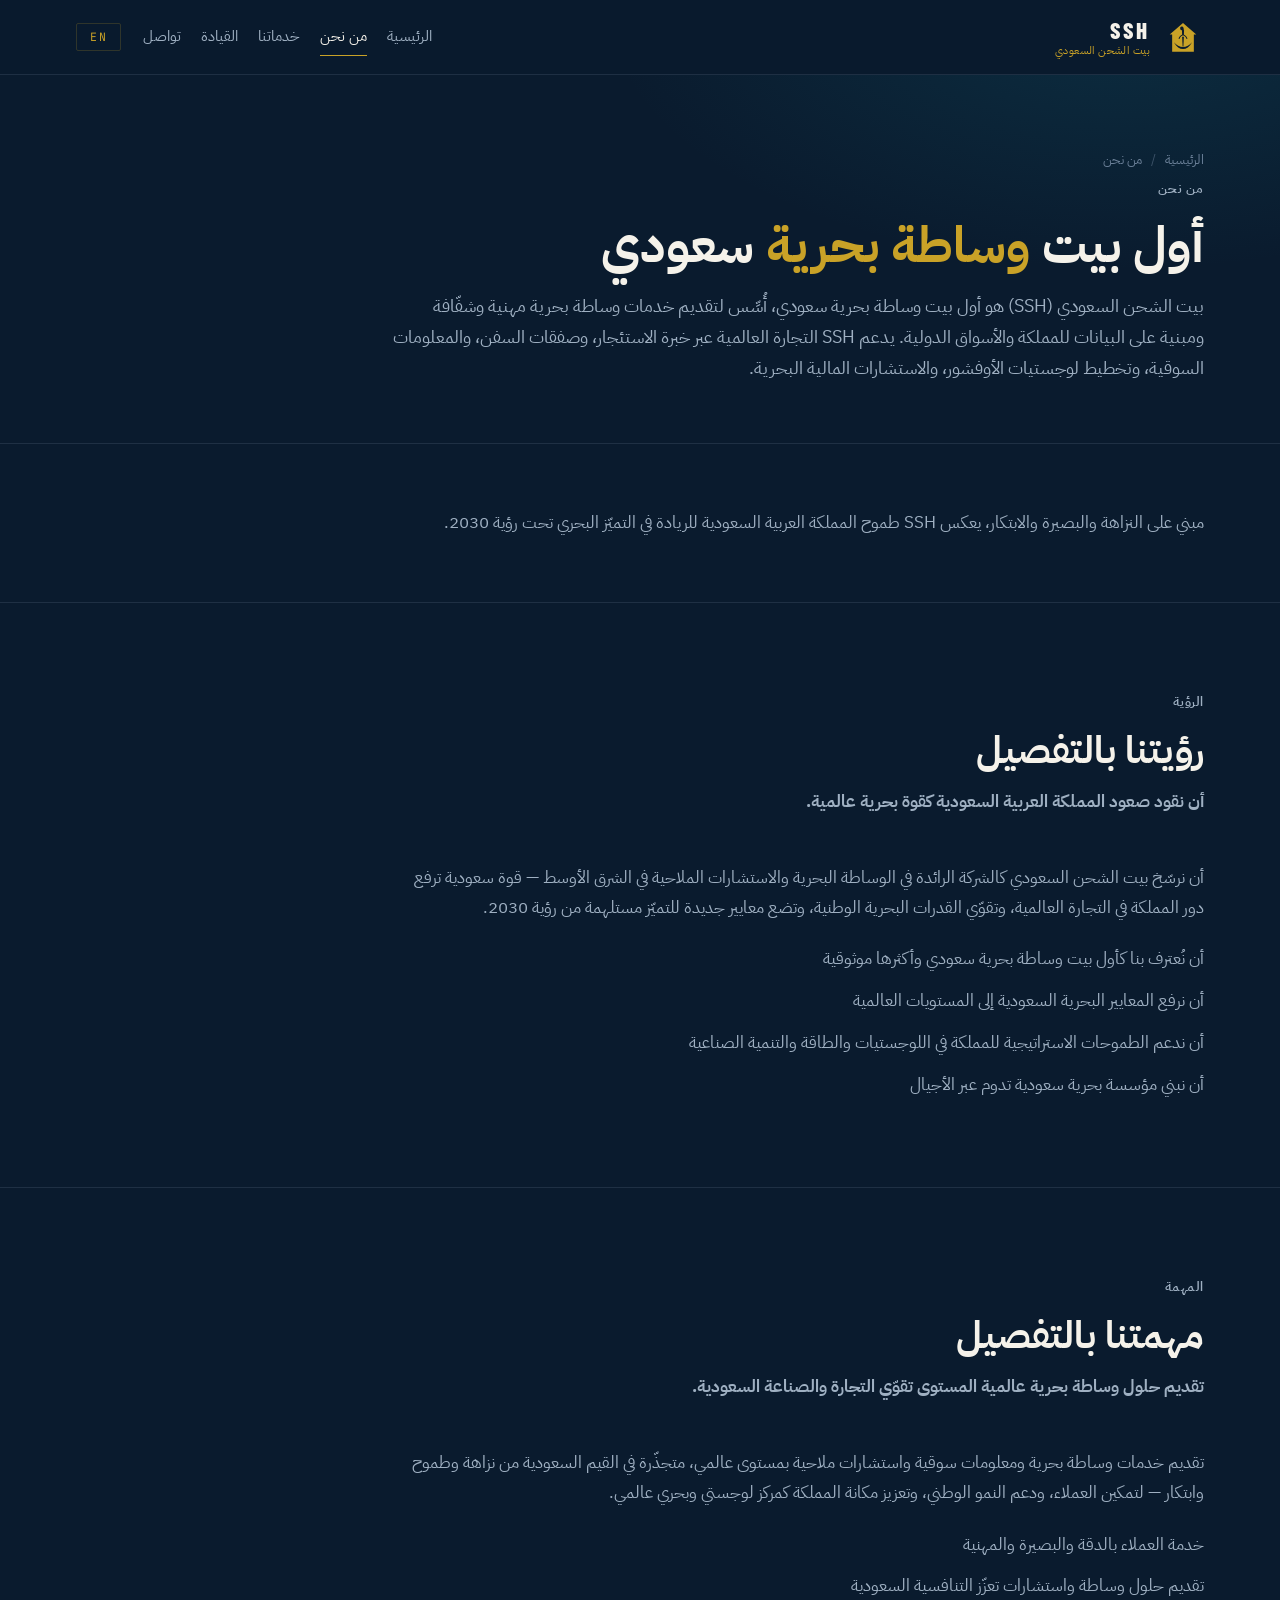
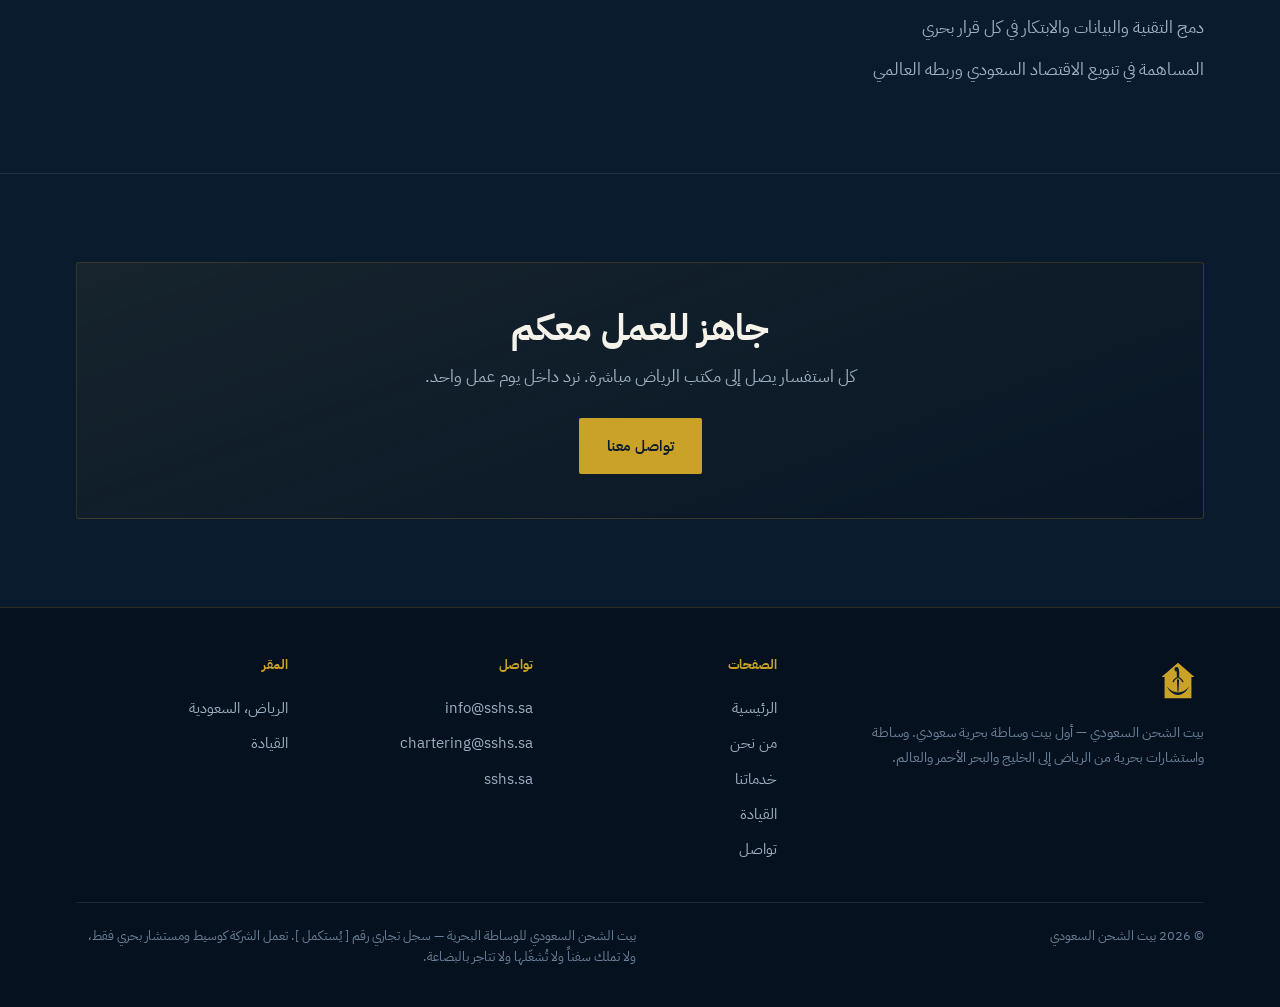
==== about.html @ ae990a60 "New identity: sword-in-house logo + full site (about/services/leadership/contact) - New mark: brass " ====
<!DOCTYPE html>
<html lang="ar" dir="rtl" data-title-en="About | Saudi Shipping House">
<head>
<meta charset="utf-8">
<meta name="viewport" content="width=device-width, initial-scale=1">
<title>من نحن | بيت الشحن السعودي</title>
<meta name="description" content="بيت الشحن السعودي — أول بيت وساطة بحرية سعودي. الرؤية والمهمة والهوية.">
<!-- TEMP DEPLOY ONLY: remove when the site moves to sshs.sa -->
<meta name="robots" content="noindex,nofollow">
<meta property="og:title" content="من نحن | بيت الشحن السعودي">
<meta property="og:description" content="بيت الشحن السعودي — أول بيت وساطة بحرية سعودي. الرؤية والمهمة والهوية.">
<meta property="og:image" content="assets/img/og-image.png">
<meta property="og:type" content="website">
<link rel="canonical" href="https://sshs.sa/about.html">
<link rel="icon" href="assets/img/favicon.ico">
<link rel="apple-touch-icon" href="assets/img/apple-touch-icon.png">
<link rel="stylesheet" href="assets/site.css">
</head>
<body>
<header>
  <div class="wrap nav">
    <a class="brand" href="index.html">
      <img src="assets/img/logo.svg" alt="Saudi Shipping House">
      <span class="txt">
        <span class="n">SSH</span>
        <span class="s" data-ar="بيت الشحن السعودي" data-en="Saudi Shipping House">بيت الشحن السعودي</span>
      </span>
    </a>
    <button class="burger" aria-label="القائمة" onclick="document.querySelector('nav.links').classList.toggle('open')">☰</button>
    <nav class="links">
      <a href="index.html" data-ar="الرئيسية" data-en="Home">الرئيسية</a>
      <a href="about.html" data-ar="من نحن" data-en="About" aria-current="page">من نحن</a>
      <a href="services.html" data-ar="خدماتنا" data-en="Services">خدماتنا</a>
      <a href="leadership.html" data-ar="القيادة" data-en="Leadership">القيادة</a>
      <a href="contact.html" data-ar="تواصل" data-en="Contact">تواصل</a>
    </nav>
    <button class="lang" id="langbtn">EN</button>
  </div>
</header>
<main>
<section class="phero">
  <div class="wrap">
      <div class="crumb"><a href="index.html" data-ar="الرئيسية" data-en="Home">الرئيسية</a><span class="sep">/</span><span data-ar="من نحن" data-en="About">من نحن</span></div>
    <p class="eyebrow" data-ar="من نحن" data-en="About us">من نحن</p>
    <h1 data-ar="أول بيت <span class='em'>وساطة بحرية</span> سعودي" data-en="The First Saudi <span class='em'>Shipbroking</span> House">أول بيت <span class='em'>وساطة بحرية</span> سعودي</h1>
    <p data-ar="بيت الشحن السعودي (SSH) هو أول بيت وساطة بحرية سعودي، أُسِّس لتقديم خدمات وساطة بحرية مهنية وشفّافة ومبنية على البيانات للمملكة والأسواق الدولية. يدعم SSH التجارة العالمية عبر خبرة الاستئجار، وصفقات السفن، والمعلومات السوقية، وتخطيط لوجستيات الأوفشور، والاستشارات المالية البحرية." data-en="Saudi Shipping House (SSH) is the first Saudi shipbroking house, established to provide professional, transparent and data-driven maritime brokerage services to the Kingdom and international markets. SSH supports global trade through chartering expertise, vessel transactions, market intelligence, offshore logistics planning and maritime financial advisory.">بيت الشحن السعودي (SSH) هو أول بيت وساطة بحرية سعودي، أُسِّس لتقديم خدمات وساطة بحرية مهنية وشفّافة ومبنية على البيانات للمملكة والأسواق الدولية. يدعم SSH التجارة العالمية عبر خبرة الاستئجار، وصفقات السفن، والمعلومات السوقية، وتخطيط لوجستيات الأوفشور، والاستشارات المالية البحرية.</p>
  </div>
</section>

<section class="pad-sm">
  <div class="wrap">
    <div class="prose" style="max-width:90ch">
      <p data-ar="مبني على النزاهة والبصيرة والابتكار، يعكس SSH طموح المملكة العربية السعودية للريادة في التميّز البحري تحت رؤية 2030." data-en="Built on integrity, insight and innovation, SSH reflects Saudi Arabia's ambition to lead in maritime excellence under Vision 2030.">مبني على النزاهة والبصيرة والابتكار، يعكس SSH طموح المملكة العربية السعودية للريادة في التميّز البحري تحت رؤية 2030.</p>
    </div>
  </div>
</section>

<section class="pad">
  <div class="wrap">
    <div class="head">
      <p class="eyebrow" data-ar="الرؤية" data-en="Vision">الرؤية</p>
      <h2 data-ar="رؤيتنا بالتفصيل" data-en="Our Vision in detail">رؤيتنا بالتفصيل</h2>
      <p data-ar="أن نقود صعود المملكة العربية السعودية كقوة بحرية عالمية." data-en="To lead Saudi Arabia's rise as a global maritime powerhouse."><strong>أن نقود صعود المملكة العربية السعودية كقوة بحرية عالمية.</strong></p>
    </div>
    <div class="prose">
      <p data-ar="أن نرسّخ بيت الشحن السعودي كالشركة الرائدة في الوساطة البحرية والاستشارات الملاحية في الشرق الأوسط — قوة سعودية ترفع دور المملكة في التجارة العالمية، وتقوّي القدرات البحرية الوطنية، وتضع معايير جديدة للتميّز مستلهمة من رؤية 2030." data-en="To establish Saudi Shipping House as the leading shipbroking and maritime advisory firm in the Middle East — a Saudi powerhouse that elevates the Kingdom's role in global trade, strengthens national maritime capabilities, and sets new standards of excellence inspired by Vision 2030.">أن نرسّخ بيت الشحن السعودي كالشركة الرائدة في الوساطة البحرية والاستشارات الملاحية في الشرق الأوسط — قوة سعودية ترفع دور المملكة في التجارة العالمية، وتقوّي القدرات البحرية الوطنية، وتضع معايير جديدة للتميّز مستلهمة من رؤية 2030.</p>
      <ul style="list-style:none;margin-top:22px;display:flex;flex-direction:column;gap:12px">
          <li data-ar="أن نُعترف بنا كأول بيت وساطة بحرية سعودي وأكثرها موثوقية" data-en="To be recognised as the first and most trusted Saudi shipbroking house">أن نُعترف بنا كأول بيت وساطة بحرية سعودي وأكثرها موثوقية</li>
          <li data-ar="أن نرفع المعايير البحرية السعودية إلى المستويات العالمية" data-en="To elevate Saudi maritime standards to global benchmarks">أن نرفع المعايير البحرية السعودية إلى المستويات العالمية</li>
          <li data-ar="أن ندعم الطموحات الاستراتيجية للمملكة في اللوجستيات والطاقة والتنمية الصناعية" data-en="To support the Kingdom's strategic ambitions in logistics, energy and industrial development">أن ندعم الطموحات الاستراتيجية للمملكة في اللوجستيات والطاقة والتنمية الصناعية</li>
          <li data-ar="أن نبني مؤسسة بحرية سعودية تدوم عبر الأجيال" data-en="To build a Saudi maritime institution that lasts for generations">أن نبني مؤسسة بحرية سعودية تدوم عبر الأجيال</li>
      </ul>
    </div>
  </div>
</section>

<section class="pad">
  <div class="wrap">
    <div class="head">
      <p class="eyebrow" data-ar="المهمة" data-en="Mission">المهمة</p>
      <h2 data-ar="مهمتنا بالتفصيل" data-en="Our Mission in detail">مهمتنا بالتفصيل</h2>
      <p data-ar="تقديم حلول وساطة بحرية عالمية المستوى تقوّي التجارة والصناعة السعودية." data-en="To provide world-class shipbroking solutions that strengthen Saudi trade and industry."><strong>تقديم حلول وساطة بحرية عالمية المستوى تقوّي التجارة والصناعة السعودية.</strong></p>
    </div>
    <div class="prose">
      <p data-ar="تقديم خدمات وساطة بحرية ومعلومات سوقية واستشارات ملاحية بمستوى عالمي، متجذّرة في القيم السعودية من نزاهة وطموح وابتكار — لتمكين العملاء، ودعم النمو الوطني، وتعزيز مكانة المملكة كمركز لوجستي وبحري عالمي." data-en="To deliver world-class shipbroking, market intelligence and maritime advisory services rooted in Saudi values of integrity, ambition and innovation — empowering clients, supporting national growth, and advancing Saudi Arabia's position as a global logistics and maritime hub.">تقديم خدمات وساطة بحرية ومعلومات سوقية واستشارات ملاحية بمستوى عالمي، متجذّرة في القيم السعودية من نزاهة وطموح وابتكار — لتمكين العملاء، ودعم النمو الوطني، وتعزيز مكانة المملكة كمركز لوجستي وبحري عالمي.</p>
      <ul style="list-style:none;margin-top:22px;display:flex;flex-direction:column;gap:12px">
          <li data-ar="خدمة العملاء بالدقة والبصيرة والمهنية" data-en="To serve clients with accuracy, insight and professionalism">خدمة العملاء بالدقة والبصيرة والمهنية</li>
          <li data-ar="تقديم حلول وساطة واستشارات تعزّز التنافسية السعودية" data-en="To deliver brokerage and advisory solutions that enhance Saudi competitiveness">تقديم حلول وساطة واستشارات تعزّز التنافسية السعودية</li>
          <li data-ar="دمج التقنية والبيانات والابتكار في كل قرار بحري" data-en="To integrate technology, data and innovation into every maritime decision">دمج التقنية والبيانات والابتكار في كل قرار بحري</li>
          <li data-ar="المساهمة في تنويع الاقتصاد السعودي وربطه العالمي" data-en="To contribute to the Kingdom's economic diversification and global connectivity">المساهمة في تنويع الاقتصاد السعودي وربطه العالمي</li>
      </ul>
    </div>
  </div>
</section>

<section class="pad">
  <div class="wrap">
    <div class="band">
      <h2 data-ar="جاهز للعمل معكم" data-en="Ready to work with you">جاهز للعمل معكم</h2>
      <p data-ar="كل استفسار يصل إلى مكتب الرياض مباشرة. نرد داخل يوم عمل واحد." data-en="Every enquiry lands at the Riyadh office directly. We reply within one working day.">كل استفسار يصل إلى مكتب الرياض مباشرة. نرد داخل يوم عمل واحد.</p>
      <a class="btn btn-p" href="contact.html" data-ar="تواصل معنا" data-en="Contact us">تواصل معنا</a>
    </div>
  </div>
</section>
</main>

<footer>
  <div class="wrap">
    <div class="fgrid">
      <div>
        <img src="assets/img/logo.svg" alt="Saudi Shipping House">
        <p data-ar="بيت الشحن السعودي — أول بيت وساطة بحرية سعودي. وساطة واستشارات بحرية من الرياض إلى الخليج والبحر الأحمر والعالم." data-en="Saudi Shipping House — the first Saudi shipbroking house. Maritime brokerage and advisory from Riyadh across the Gulf, the Red Sea and beyond.">بيت الشحن السعودي — أول بيت وساطة بحرية سعودي. وساطة واستشارات بحرية من الرياض إلى الخليج والبحر الأحمر والعالم.</p>
      </div>
      <div class="fcol">
        <h5 data-ar="الصفحات" data-en="Site">الصفحات</h5>
        <a href="index.html" data-ar="الرئيسية" data-en="Home">الرئيسية</a>
        <a href="about.html" data-ar="من نحن" data-en="About">من نحن</a>
        <a href="services.html" data-ar="خدماتنا" data-en="Services">خدماتنا</a>
        <a href="leadership.html" data-ar="القيادة" data-en="Leadership">القيادة</a>
        <a href="contact.html" data-ar="تواصل" data-en="Contact">تواصل</a>
      </div>
      <div class="fcol">
        <h5 data-ar="تواصل" data-en="Contact">تواصل</h5>
        <a href="mailto:info@sshs.sa">info@sshs.sa</a>
        <a href="mailto:chartering@sshs.sa">chartering@sshs.sa</a>
        <a href="https://sshs.sa">sshs.sa</a>
      </div>
      <div class="fcol">
        <h5 data-ar="المقر" data-en="Office">المقر</h5>
        <a href="contact.html" data-ar="الرياض، السعودية" data-en="Riyadh, Saudi Arabia">الرياض، السعودية</a>
        <a href="leadership.html" data-ar="القيادة" data-en="Leadership">القيادة</a>
      </div>
    </div>
    <div class="legal">
      <div>© <span id="yr">2026</span> <span data-ar="بيت الشحن السعودي" data-en="Saudi Shipping House">بيت الشحن السعودي</span></div>
      <div class="r" data-ar="بيت الشحن السعودي للوساطة البحرية — سجل تجاري رقم [ يُستكمل ]. تعمل الشركة كوسيط ومستشار بحري فقط، ولا تملك سفناً ولا تُشغّلها ولا تتاجر بالبضاعة." data-en="Saudi Shipping House for Maritime Brokerage — CR No. [ to be completed ]. The company acts as a shipbroker and maritime adviser only. It owns no vessels, operates no vessels, and trades no cargo.">بيت الشحن السعودي للوساطة البحرية — سجل تجاري رقم [ يُستكمل ]. تعمل الشركة كوسيط ومستشار بحري فقط، ولا تملك سفناً ولا تُشغّلها ولا تتاجر بالبضاعة.</div>
    </div>
  </div>
</footer>
<script>
/* ---------------------------------------------------------------- i18n */
(function(){
  var original = {};
  var titleAr = document.title;
  var titleEn = document.documentElement.getAttribute('data-title-en') || titleAr;
  var nodes = document.querySelectorAll('[data-ar]');
  nodes.forEach(function(n,i){ original[i] = n.innerHTML; });

  function setLang(lang){
    document.documentElement.lang = lang;
    document.documentElement.dir  = (lang === 'ar') ? 'rtl' : 'ltr';
    nodes.forEach(function(n,i){
      var val = n.getAttribute(lang === 'ar' ? 'data-ar' : 'data-en');
      if (lang === 'ar') { n.innerHTML = original[i]; }
      else if (val !== null) { n.innerHTML = val; }
    });
    var b = document.getElementById('langbtn');
    if (b) b.textContent = (lang === 'ar') ? 'EN' : 'عربي';
    document.title = (lang === 'ar') ? titleAr : titleEn;
    try { localStorage.setItem('ssh-lang', lang); } catch(e){}
  }

  var b = document.getElementById('langbtn');
  if (b) b.addEventListener('click', function(){
    setLang(document.documentElement.lang === 'ar' ? 'en' : 'ar');
  });

  var saved = null;
  try { saved = localStorage.getItem('ssh-lang'); } catch(e){}
  if (saved === 'en') setLang('en');

  document.querySelectorAll('nav.links a').forEach(function(a){
    a.addEventListener('click', function(){
      var n = document.querySelector('nav.links'); if (n) n.classList.remove('open');
    });
  });
  var y = document.getElementById('yr'); if (y) y.textContent = new Date().getFullYear();
})();
</script>
</body>
</html>
---- assets/site.css ----
/* ==========================================================================
   Saudi Shipping House — site stylesheet
   Palette navy/brass/teal · Arabic-first RTL · bilingual (data-ar / data-en)
   ========================================================================== */

@font-face{font-family:'BC';src:url('fonts/BarlowCondensed-Medium.ttf') format('truetype');font-weight:500;font-display:swap}
@font-face{font-family:'BC';src:url('fonts/BarlowCondensed-SemiBold.ttf') format('truetype');font-weight:600;font-display:swap}
@font-face{font-family:'BC';src:url('fonts/BarlowCondensed-Bold.ttf') format('truetype');font-weight:700;font-display:swap}
@font-face{font-family:'BC';src:url('fonts/BarlowCondensed-ExtraBold.ttf') format('truetype');font-weight:800;font-display:swap}
@font-face{font-family:'Barlow';src:url('fonts/Barlow-Regular.ttf') format('truetype');font-weight:400;font-display:swap}
@font-face{font-family:'Barlow';src:url('fonts/Barlow-Medium.ttf') format('truetype');font-weight:500;font-display:swap}
@font-face{font-family:'Barlow';src:url('fonts/Barlow-SemiBold.ttf') format('truetype');font-weight:600;font-display:swap}
@font-face{font-family:'Barlow';src:url('fonts/Barlow-Bold.ttf') format('truetype');font-weight:700;font-display:swap}
@font-face{font-family:'Inter';src:url('fonts/Inter-Regular.ttf') format('truetype');font-weight:400;font-display:swap}
@font-face{font-family:'Inter';src:url('fonts/Inter-SemiBold.ttf') format('truetype');font-weight:600;font-display:swap}
@font-face{font-family:'PlexAr';src:url('fonts/IBMPlexSansArabic-Regular.ttf') format('truetype');font-weight:400;font-display:swap}
@font-face{font-family:'PlexAr';src:url('fonts/IBMPlexSansArabic-Medium.ttf') format('truetype');font-weight:500;font-display:swap}
@font-face{font-family:'PlexAr';src:url('fonts/IBMPlexSansArabic-SemiBold.ttf') format('truetype');font-weight:600;font-display:swap}
@font-face{font-family:'PlexAr';src:url('fonts/IBMPlexSansArabic-Bold.ttf') format('truetype');font-weight:700;font-display:swap}
@font-face{font-family:'JBM';src:url('fonts/JBM-Regular.ttf') format('truetype');font-weight:400;font-display:swap}
@font-face{font-family:'JBM';src:url('fonts/JBM-Medium.ttf') format('truetype');font-weight:500;font-display:swap}

:root{
  --navy:#0A1B2E; --navy-2:#06111F; --panel:#0F2438; --panel-2:#132C44;
  --brass:#C9A227; --brass-lt:#E8CE79; --brass-dk:#9C7B16;
  --teal:#137A8D; --teal-lt:#5FBFCE;
  --paper:#F5F2EA; --paper-2:#E8E3D7; --dim:#9FB0C2; --dim-2:#6C8199;
  --line:rgba(201,162,39,.20); --line-2:rgba(159,176,194,.14);
  --maxw:1180px;
}
*{box-sizing:border-box;margin:0;padding:0}
html{scroll-behavior:smooth}
body{
  background:var(--navy); color:var(--paper);
  font-family:'PlexAr','Inter',system-ui,sans-serif;
  font-size:16.5px; line-height:1.75; -webkit-font-smoothing:antialiased;
  overflow-x:hidden;
}
html[lang="en"] body{font-family:'Inter',system-ui,sans-serif;line-height:1.7}
h1,h2,h3,h4,.disp{font-family:'PlexAr',sans-serif;font-weight:700;line-height:1.18}
html[lang="en"] h1,html[lang="en"] h2,html[lang="en"] h3,html[lang="en"] h4,html[lang="en"] .disp{
  font-family:'BC',sans-serif;font-weight:800;text-transform:uppercase;line-height:1.04;letter-spacing:.005em}
img{max-width:100%;display:block}
a{color:inherit;text-decoration:none}
.wrap{max-width:var(--maxw);margin:0 auto;padding:0 26px}
.mono{font-family:'JBM',monospace;font-size:11.5px;letter-spacing:.16em;text-transform:uppercase}
.eyebrow{font-family:'JBM',monospace;font-size:11.5px;letter-spacing:.2em;text-transform:uppercase;color:var(--brass)}
html[lang="ar"] .eyebrow{font-family:'PlexAr',sans-serif;letter-spacing:.04em;font-size:13px;font-weight:600}
section{border-top:1px solid var(--line-2)}
.pad{padding:88px 0}
.pad-sm{padding:64px 0}
@media(max-width:760px){.pad{padding:60px 0}.pad-sm{padding:46px 0}}

/* ---------------------------------------------------------------- nav */
header{position:sticky;top:0;z-index:50;background:rgba(10,27,46,.94);
  backdrop-filter:blur(12px);border-bottom:1px solid var(--line-2)}
.nav{display:flex;align-items:center;gap:22px;height:74px}
.brand{display:flex;align-items:center;gap:12px;flex-shrink:0}
.brand img{height:42px;width:42px}
.brand .txt{display:flex;flex-direction:column;line-height:1.1}
.brand .n{font-family:'BC',sans-serif;font-weight:800;font-size:23px;letter-spacing:.13em;color:var(--paper)}
.brand .s{font-size:10.5px;color:var(--brass);letter-spacing:.04em;margin-top:2px;white-space:nowrap}
nav.links{display:flex;gap:20px;margin-inline-start:auto;font-size:14.5px;color:var(--dim);align-items:center}
nav.links a{padding:6px 0;border-bottom:1px solid transparent;transition:.2s;white-space:nowrap}
nav.links a:hover,nav.links a[aria-current="page"]{color:var(--paper);border-bottom-color:var(--brass)}
.lang{font-family:'JBM',monospace;font-size:11.5px;letter-spacing:.14em;
  border:1px solid var(--line);color:var(--brass);padding:7px 13px;border-radius:2px;cursor:pointer;
  background:transparent;transition:.2s;line-height:1;white-space:nowrap;flex-shrink:0}
.lang:hover{background:var(--brass);color:var(--navy);border-color:var(--brass)}
.burger{display:none;background:none;border:1px solid var(--line);color:var(--brass);
  padding:7px 11px;border-radius:2px;cursor:pointer;font-size:16px}
@media(max-width:960px){
  nav.links{display:none}
  nav.links.open{display:flex;position:absolute;top:74px;inset-inline:0;flex-direction:column;
    background:var(--panel);padding:18px 26px;gap:14px;border-bottom:1px solid var(--line);align-items:stretch}
  .burger{display:block;margin-inline-start:auto}
}

/* ---------------------------------------------------------------- hero */
.hero{position:relative;padding:96px 0 84px;border-top:none;overflow:hidden}
.hero::before{content:"";position:absolute;inset:0;
  background:
    radial-gradient(900px 520px at 82% -10%,rgba(19,122,141,.22),transparent 62%),
    radial-gradient(720px 460px at 6% 108%,rgba(201,162,39,.13),transparent 66%);
  pointer-events:none}
.hero .wrap{position:relative;display:grid;grid-template-columns:1.32fr .68fr;gap:54px;align-items:center}
.hero h1{font-size:clamp(34px,4.5vw,58px);margin:20px 0 20px}
html[lang="en"] .hero h1{font-size:clamp(38px,5.4vw,72px)}
.hero h1 .em{color:var(--brass)}
.lede{font-size:18px;color:var(--dim);max-width:62ch;margin-bottom:30px}
.hero .crest{display:flex;justify-content:center}
.hero .crest img{width:100%;max-width:330px;filter:drop-shadow(0 18px 44px rgba(0,0,0,.5))}
.chips{display:flex;flex-wrap:wrap;gap:10px;margin-bottom:32px}
.chip{font-family:'JBM',monospace;font-size:10.5px;letter-spacing:.13em;text-transform:uppercase;
  border:1px solid var(--line);color:var(--brass-lt);padding:6px 12px;border-radius:2px}
html[lang="ar"] .chip{font-family:'PlexAr',sans-serif;letter-spacing:0;font-size:12.5px;font-weight:600}
.cta{display:flex;flex-wrap:wrap;gap:13px}
.btn{display:inline-block;padding:14px 27px;border-radius:2px;font-weight:600;font-size:15px;
  transition:.2s;border:1px solid transparent;cursor:pointer}
.btn-p{background:var(--brass);color:var(--navy)}
.btn-p:hover{background:var(--brass-lt)}
.btn-s{border-color:var(--line);color:var(--paper)}
.btn-s:hover{border-color:var(--brass);color:var(--brass)}
@media(max-width:900px){
  .hero .wrap{grid-template-columns:1fr;text-align:center}
  .hero .crest{order:-1}
  .hero .crest img{max-width:210px}
  .chips,.cta{justify-content:center}
  .lede{margin-inline:auto}
}

/* ---------------------------------------------------------------- page hero (inner pages) */
.phero{position:relative;padding:74px 0 60px;border-top:none;overflow:hidden}
.phero::before{content:"";position:absolute;inset:0;
  background:radial-gradient(820px 420px at 88% -20%,rgba(19,122,141,.20),transparent 64%);
  pointer-events:none}
.phero .wrap{position:relative}
.phero h1{font-size:clamp(30px,3.9vw,52px);margin:16px 0 16px}
html[lang="en"] .phero h1{font-size:clamp(34px,4.6vw,62px)}
.phero h1 .em{color:var(--brass)}
.phero p{color:var(--dim);font-size:17.5px;max-width:74ch}
.crumb{display:flex;gap:9px;align-items:center;color:var(--dim-2);font-size:13px;margin-bottom:6px}
.crumb a:hover{color:var(--brass)}
.crumb span.sep{opacity:.5}

/* ---------------------------------------------------------------- sections */
.head{max-width:76ch;margin-bottom:46px}
.head h2{font-size:clamp(26px,3vw,40px);margin:14px 0 14px}
.head h2 .em{color:var(--brass);font-style:italic}
.head p{color:var(--dim);font-size:17px}
.prose{max-width:80ch;color:var(--dim);font-size:17px}
.prose p+p{margin-top:16px}
.prose strong{color:var(--paper);font-weight:600}

.grid{display:grid;gap:18px}
.g3{grid-template-columns:repeat(3,1fr)}
.g2{grid-template-columns:repeat(2,1fr)}
.g4{grid-template-columns:repeat(4,1fr)}
@media(max-width:940px){.g3,.g4{grid-template-columns:repeat(2,1fr)}}
@media(max-width:640px){.g2,.g3,.g4{grid-template-columns:1fr}}

.card{background:linear-gradient(160deg,var(--panel),var(--navy-2));
  border:1px solid var(--line-2);border-radius:3px;padding:27px 24px;position:relative;transition:.25s}
.card:hover{border-color:var(--line);transform:translateY(-3px)}
.card .num{font-family:'JBM',monospace;font-size:11px;letter-spacing:.18em;color:var(--brass);opacity:.85}
.card h3{font-size:20px;margin:13px 0 9px}
html[lang="en"] .card h3{font-size:23px}
.card p{color:var(--dim);font-size:15.2px}
.card .more{display:inline-block;margin-top:14px;font-size:13.5px;color:var(--brass);border-bottom:1px solid var(--line)}
.card .more:hover{color:var(--brass-lt)}

/* vision / mission pair */
.vm{display:grid;grid-template-columns:1fr 1fr;gap:20px}
@media(max-width:820px){.vm{grid-template-columns:1fr}}
.vm .box{border:1px solid var(--line-2);border-radius:3px;padding:30px 28px;
  background:linear-gradient(160deg,rgba(15,36,56,.7),rgba(6,17,31,.7))}
.vm .box.hi{border-color:var(--line);background:rgba(201,162,39,.05)}
.vm h3{font-size:22px;margin:12px 0 12px}
.vm p{color:var(--dim);font-size:16px}
.vm ul{list-style:none;margin-top:18px;display:flex;flex-direction:column;gap:10px}
.vm li{font-size:15px;color:var(--dim);padding-inline-start:22px;position:relative}
.vm li::before{content:"";position:absolute;inset-inline-start:0;top:.62em;width:7px;height:7px;
  background:var(--brass);border-radius:1px;transform:rotate(45deg)}

/* bullet list (identity) */
.blist{list-style:none;display:flex;flex-direction:column;gap:16px;max-width:88ch}
.blist li{display:grid;grid-template-columns:auto 1fr;gap:16px;align-items:start;
  padding:20px 22px;border:1px solid var(--line-2);border-radius:3px;background:rgba(15,36,56,.4)}
.blist .k{font-family:'JBM',monospace;font-size:12px;color:var(--brass);padding-top:3px}
html[lang="ar"] .blist .k{font-family:'PlexAr',sans-serif;font-weight:600}
.blist p{color:var(--dim);font-size:15.6px}

/* service detail */
.svc{display:grid;grid-template-columns:92px 1fr;gap:26px;padding:34px 0;border-bottom:1px solid var(--line-2);align-items:start}
.svc:last-child{border-bottom:none}
.svc .k{font-family:'BC',sans-serif;font-weight:800;font-size:44px;color:var(--brass);line-height:1;opacity:.9}
.svc h3{font-size:23px;margin-bottom:10px}
html[lang="en"] .svc h3{font-size:26px}
.svc p{color:var(--dim);font-size:16.4px;max-width:76ch}
@media(max-width:560px){.svc{grid-template-columns:1fr;gap:8px}.svc .k{font-size:34px}}

/* process steps */
.steps{counter-reset:s;display:grid;gap:0}
.step{display:grid;grid-template-columns:74px 1fr;gap:22px;padding:26px 0;
  border-bottom:1px solid var(--line-2);align-items:start}
.step:last-child{border-bottom:none}
.step .k{font-family:'JBM',monospace;font-size:13px;letter-spacing:.1em;color:var(--brass);padding-top:3px}
.step h3{font-size:19px;margin-bottom:7px}
html[lang="en"] .step h3{font-size:22px}
.step p{color:var(--dim);font-size:15.2px}
@media(max-width:560px){.step{grid-template-columns:1fr;gap:6px}}

/* do / don't */
.dd{display:grid;grid-template-columns:1fr 1fr;gap:16px}
@media(max-width:640px){.dd{grid-template-columns:1fr}}
.box{border:1px solid var(--line-2);border-radius:3px;padding:22px}
.box.yes{border-color:var(--line);background:rgba(201,162,39,.045)}
.box.no{background:rgba(10,27,46,.5)}
.box h4{font-size:16px;margin-bottom:13px;display:flex;align-items:center;gap:9px}
.box .tag{font-family:'JBM',monospace;font-size:12px}
.box.yes .tag{color:var(--brass)}
.box.no .tag{color:var(--dim-2)}
.box ul{list-style:none;display:flex;flex-direction:column;gap:9px}
.box li{font-size:15px;color:var(--dim);padding-inline-start:20px;position:relative}
.box li::before{content:"—";position:absolute;inset-inline-start:0;color:var(--dim-2)}
.box.yes li::before{content:"✓";color:var(--brass)}

/* stat strip */
.stats{display:grid;grid-template-columns:repeat(4,1fr);gap:1px;background:var(--line-2);
  border:1px solid var(--line-2);border-radius:3px;overflow:hidden}
.stat{background:var(--navy);padding:28px 22px;text-align:center}
.stat .v{font-family:'BC',sans-serif;font-weight:800;font-size:38px;color:var(--brass);letter-spacing:.02em}
.stat .l{font-size:13.5px;color:var(--dim);margin-top:6px}
@media(max-width:760px){.stats{grid-template-columns:repeat(2,1fr)}}

/* ---------------------------------------------------------------- leadership */
.profile{display:grid;grid-template-columns:.62fr 1.38fr;gap:44px;align-items:start}
@media(max-width:860px){.profile{grid-template-columns:1fr;gap:28px}}
.pcard{border:1px solid var(--line);border-radius:3px;padding:30px 26px;
  background:linear-gradient(160deg,rgba(15,36,56,.85),rgba(6,17,31,.85));text-align:center}
.pcard .av{width:118px;height:118px;margin:0 auto 18px;border-radius:50%;
  border:2px solid var(--line);display:flex;align-items:center;justify-content:center;
  background:rgba(201,162,39,.07)}
.pcard .av span{font-family:'BC',sans-serif;font-weight:800;font-size:42px;color:var(--brass);letter-spacing:.04em}
.pcard h3{font-size:22px;margin-bottom:6px}
.pcard .role{color:var(--brass);font-size:14px;font-family:'JBM',monospace;letter-spacing:.1em;text-transform:uppercase}
html[lang="ar"] .pcard .role{font-family:'PlexAr',sans-serif;letter-spacing:0;font-weight:600;font-size:14.5px;text-transform:none}
.pcard .meta{margin-top:20px;padding-top:18px;border-top:1px solid var(--line-2);
  display:flex;flex-direction:column;gap:10px;font-size:13.6px;color:var(--dim);text-align:start}
.pcard .meta div{display:flex;gap:10px}
.pcard .meta .mk{color:var(--brass);min-width:74px;font-family:'JBM',monospace;font-size:10.5px;
  letter-spacing:.12em;text-transform:uppercase;padding-top:3px}
html[lang="ar"] .pcard .meta .mk{font-family:'PlexAr',sans-serif;letter-spacing:0;font-weight:600;font-size:12px;text-transform:none}

.timeline{display:flex;flex-direction:column;gap:0;margin-top:8px}
.trow{display:grid;grid-template-columns:150px 1fr;gap:24px;padding:22px 0;border-bottom:1px solid var(--line-2)}
.trow:last-child{border-bottom:none}
.trow .when{font-family:'JBM',monospace;font-size:12px;letter-spacing:.06em;color:var(--brass);padding-top:4px}
.trow .what h4{font-size:17.5px;margin-bottom:6px}
.trow .what p{color:var(--dim);font-size:15.2px}
@media(max-width:640px){.trow{grid-template-columns:1fr;gap:6px}}

.tags{display:flex;flex-wrap:wrap;gap:9px;margin-top:18px}
.tag-p{font-size:12.6px;color:var(--brass-lt);border:1px solid var(--line);padding:6px 11px;border-radius:2px}

/* ---------------------------------------------------------------- contact */
.contact{display:grid;grid-template-columns:1fr 1fr;gap:44px}
@media(max-width:820px){.contact{grid-template-columns:1fr}}
.crow{display:flex;gap:15px;padding:17px 0;border-bottom:1px solid var(--line-2);align-items:baseline}
.crow .k{font-family:'JBM',monospace;font-size:10.5px;letter-spacing:.15em;text-transform:uppercase;
  color:var(--brass);min-width:104px}
html[lang="ar"] .crow .k{font-family:'PlexAr',sans-serif;letter-spacing:0;font-size:12.5px;font-weight:600;text-transform:none}
.crow .v{color:var(--dim);font-size:15.5px}
.crow .v strong{color:var(--paper);font-weight:600}
.ph{color:var(--brass-dk);border-bottom:1px dashed var(--brass-dk);font-family:'JBM',monospace;
  font-size:12.5px;letter-spacing:.04em}
.note{margin-top:26px;padding:17px 19px;border-inline-start:2px solid var(--brass);
  background:rgba(201,162,39,.05);font-size:14px;color:var(--dim);border-radius:2px}

/* ---------------------------------------------------------------- cta band */
.band{border:1px solid var(--line);border-radius:3px;padding:44px 40px;text-align:center;
  background:linear-gradient(160deg,rgba(201,162,39,.07),rgba(6,17,31,.5))}
.band h2{font-size:clamp(24px,2.8vw,36px);margin-bottom:14px}
.band p{color:var(--dim);max-width:60ch;margin:0 auto 26px}

/* ---------------------------------------------------------------- footer */
footer{border-top:1px solid var(--line);padding:46px 0 40px;background:var(--navy-2)}
.fgrid{display:grid;grid-template-columns:1.3fr .7fr .7fr .7fr;gap:32px;margin-bottom:34px}
@media(max-width:860px){.fgrid{grid-template-columns:1fr 1fr;gap:26px}}
@media(max-width:520px){.fgrid{grid-template-columns:1fr}}
.fgrid img{height:52px;margin-bottom:15px}
.fgrid p{color:var(--dim-2);font-size:14px;max-width:44ch}
.fcol h5{font-family:'JBM',monospace;font-size:10.5px;letter-spacing:.16em;text-transform:uppercase;
  color:var(--brass);margin-bottom:14px}
html[lang="ar"] .fcol h5{font-family:'PlexAr',sans-serif;letter-spacing:0;font-size:13px;font-weight:700;text-transform:none}
.fcol a{display:block;color:var(--dim);font-size:14.5px;padding:5px 0}
.fcol a:hover{color:var(--brass)}
.legal{border-top:1px solid var(--line-2);padding-top:22px;display:flex;justify-content:space-between;
  gap:22px;flex-wrap:wrap;color:var(--dim-2);font-size:12.5px;line-height:1.7}
.legal .r{max-width:70ch}
.sr{position:absolute;width:1px;height:1px;overflow:hidden;clip:rect(0 0 0 0)}
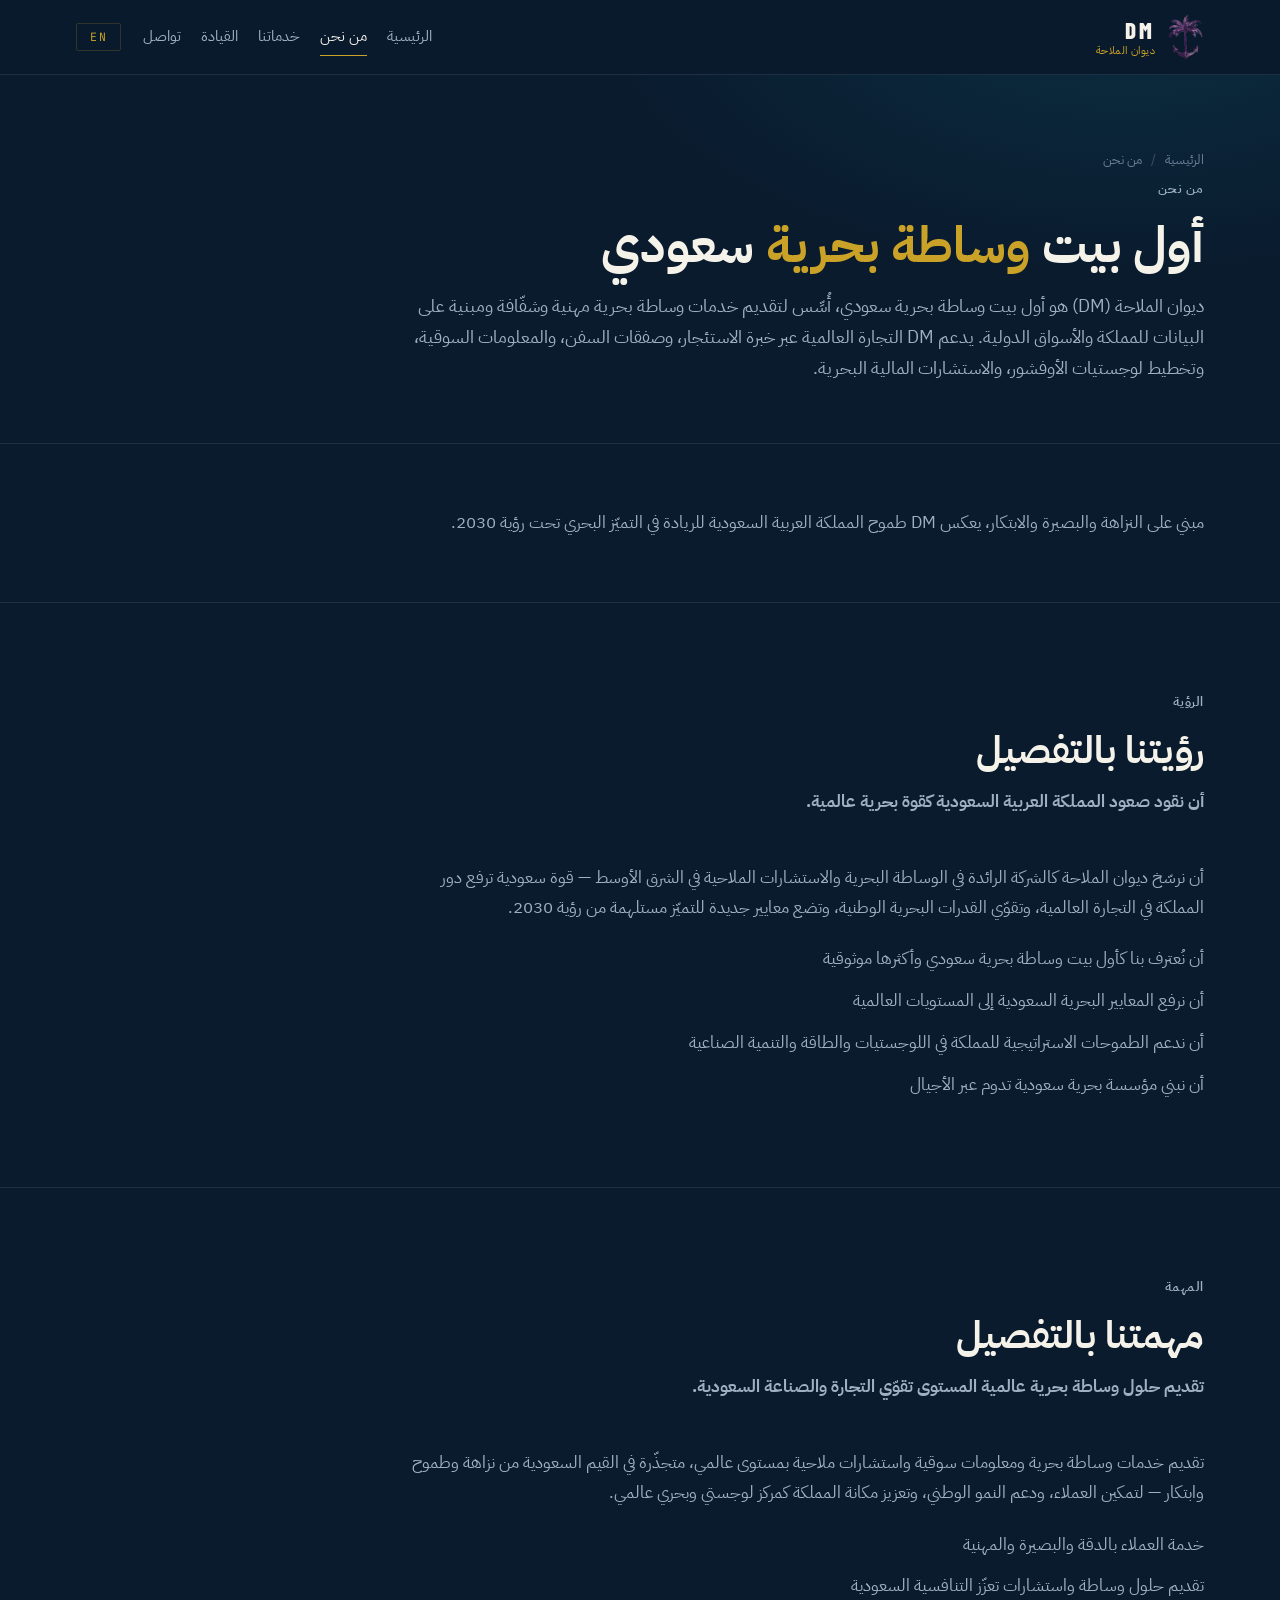
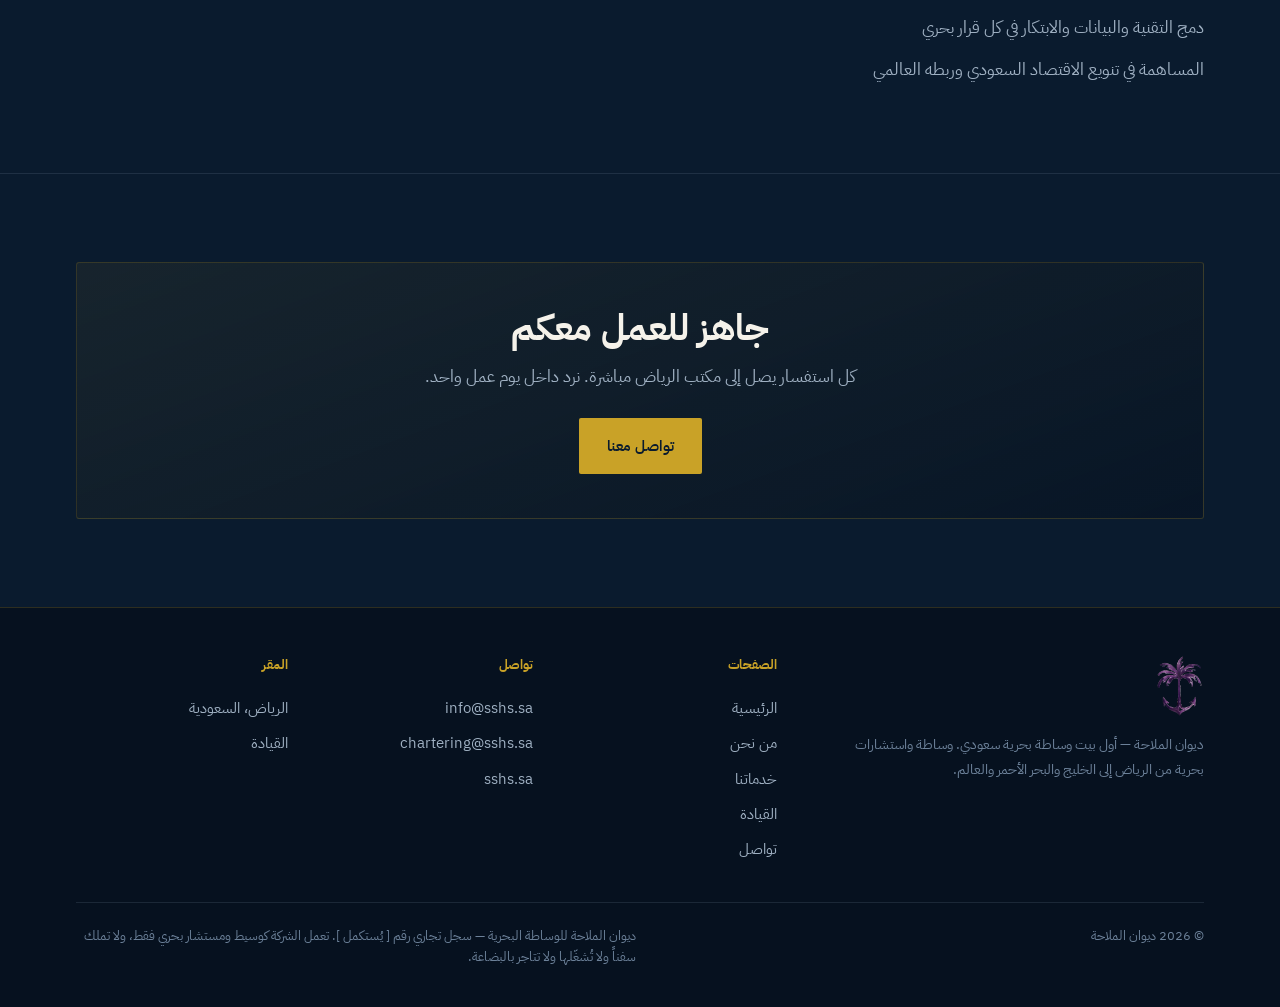
==== commit 470ca6bb: "Rebrand staging site to Diwan Maritime / ديوان الملاحة. Swap the house mark for the palm-on-anchor l" ====
--- a/about.html
+++ b/about.html
@@ -1,14 +1,14 @@
 <!DOCTYPE html>
-<html lang="ar" dir="rtl" data-title-en="About | Saudi Shipping House">
+<html lang="ar" dir="rtl" data-title-en="About | Diwan Maritime">
 <head>
 <meta charset="utf-8">
 <meta name="viewport" content="width=device-width, initial-scale=1">
-<title>من نحن | بيت الشحن السعودي</title>
-<meta name="description" content="بيت الشحن السعودي — أول بيت وساطة بحرية سعودي. الرؤية والمهمة والهوية.">
+<title>من نحن | ديوان الملاحة</title>
+<meta name="description" content="ديوان الملاحة — أول بيت وساطة بحرية سعودي. الرؤية والمهمة والهوية.">
 <!-- TEMP DEPLOY ONLY: remove when the site moves to sshs.sa -->
 <meta name="robots" content="noindex,nofollow">
-<meta property="og:title" content="من نحن | بيت الشحن السعودي">
-<meta property="og:description" content="بيت الشحن السعودي — أول بيت وساطة بحرية سعودي. الرؤية والمهمة والهوية.">
+<meta property="og:title" content="من نحن | ديوان الملاحة">
+<meta property="og:description" content="ديوان الملاحة — أول بيت وساطة بحرية سعودي. الرؤية والمهمة والهوية.">
 <meta property="og:image" content="assets/img/og-image.png">
 <meta property="og:type" content="website">
 <link rel="canonical" href="https://sshs.sa/about.html">
@@ -20,10 +20,10 @@
 <header>
   <div class="wrap nav">
     <a class="brand" href="index.html">
-      <img src="assets/img/logo.svg" alt="Saudi Shipping House">
+      <img src="assets/img/logo-mark.png" alt="Diwan Maritime">
       <span class="txt">
-        <span class="n">SSH</span>
-        <span class="s" data-ar="بيت الشحن السعودي" data-en="Saudi Shipping House">بيت الشحن السعودي</span>
+        <span class="n">DM</span>
+        <span class="s" data-ar="ديوان الملاحة" data-en="Diwan Maritime">ديوان الملاحة</span>
       </span>
     </a>
     <button class="burger" aria-label="القائمة" onclick="document.querySelector('nav.links').classList.toggle('open')">☰</button>
@@ -43,14 +43,14 @@
       <div class="crumb"><a href="index.html" data-ar="الرئيسية" data-en="Home">الرئيسية</a><span class="sep">/</span><span data-ar="من نحن" data-en="About">من نحن</span></div>
     <p class="eyebrow" data-ar="من نحن" data-en="About us">من نحن</p>
     <h1 data-ar="أول بيت <span class='em'>وساطة بحرية</span> سعودي" data-en="The First Saudi <span class='em'>Shipbroking</span> House">أول بيت <span class='em'>وساطة بحرية</span> سعودي</h1>
-    <p data-ar="بيت الشحن السعودي (SSH) هو أول بيت وساطة بحرية سعودي، أُسِّس لتقديم خدمات وساطة بحرية مهنية وشفّافة ومبنية على البيانات للمملكة والأسواق الدولية. يدعم SSH التجارة العالمية عبر خبرة الاستئجار، وصفقات السفن، والمعلومات السوقية، وتخطيط لوجستيات الأوفشور، والاستشارات المالية البحرية." data-en="Saudi Shipping House (SSH) is the first Saudi shipbroking house, established to provide professional, transparent and data-driven maritime brokerage services to the Kingdom and international markets. SSH supports global trade through chartering expertise, vessel transactions, market intelligence, offshore logistics planning and maritime financial advisory.">بيت الشحن السعودي (SSH) هو أول بيت وساطة بحرية سعودي، أُسِّس لتقديم خدمات وساطة بحرية مهنية وشفّافة ومبنية على البيانات للمملكة والأسواق الدولية. يدعم SSH التجارة العالمية عبر خبرة الاستئجار، وصفقات السفن، والمعلومات السوقية، وتخطيط لوجستيات الأوفشور، والاستشارات المالية البحرية.</p>
+    <p data-ar="ديوان الملاحة (DM) هو أول بيت وساطة بحرية سعودي، أُسِّس لتقديم خدمات وساطة بحرية مهنية وشفّافة ومبنية على البيانات للمملكة والأسواق الدولية. يدعم DM التجارة العالمية عبر خبرة الاستئجار، وصفقات السفن، والمعلومات السوقية، وتخطيط لوجستيات الأوفشور، والاستشارات المالية البحرية." data-en="Diwan Maritime (DM) is the first Saudi shipbroking house, established to provide professional, transparent and data-driven maritime brokerage services to the Kingdom and international markets. DM supports global trade through chartering expertise, vessel transactions, market intelligence, offshore logistics planning and maritime financial advisory.">ديوان الملاحة (DM) هو أول بيت وساطة بحرية سعودي، أُسِّس لتقديم خدمات وساطة بحرية مهنية وشفّافة ومبنية على البيانات للمملكة والأسواق الدولية. يدعم DM التجارة العالمية عبر خبرة الاستئجار، وصفقات السفن، والمعلومات السوقية، وتخطيط لوجستيات الأوفشور، والاستشارات المالية البحرية.</p>
   </div>
 </section>
 
 <section class="pad-sm">
   <div class="wrap">
     <div class="prose" style="max-width:90ch">
-      <p data-ar="مبني على النزاهة والبصيرة والابتكار، يعكس SSH طموح المملكة العربية السعودية للريادة في التميّز البحري تحت رؤية 2030." data-en="Built on integrity, insight and innovation, SSH reflects Saudi Arabia's ambition to lead in maritime excellence under Vision 2030.">مبني على النزاهة والبصيرة والابتكار، يعكس SSH طموح المملكة العربية السعودية للريادة في التميّز البحري تحت رؤية 2030.</p>
+      <p data-ar="مبني على النزاهة والبصيرة والابتكار، يعكس DM طموح المملكة العربية السعودية للريادة في التميّز البحري تحت رؤية 2030." data-en="Built on integrity, insight and innovation, DM reflects Saudi Arabia's ambition to lead in maritime excellence under Vision 2030.">مبني على النزاهة والبصيرة والابتكار، يعكس DM طموح المملكة العربية السعودية للريادة في التميّز البحري تحت رؤية 2030.</p>
     </div>
   </div>
 </section>
@@ -63,7 +63,7 @@
       <p data-ar="أن نقود صعود المملكة العربية السعودية كقوة بحرية عالمية." data-en="To lead Saudi Arabia's rise as a global maritime powerhouse."><strong>أن نقود صعود المملكة العربية السعودية كقوة بحرية عالمية.</strong></p>
     </div>
     <div class="prose">
-      <p data-ar="أن نرسّخ بيت الشحن السعودي كالشركة الرائدة في الوساطة البحرية والاستشارات الملاحية في الشرق الأوسط — قوة سعودية ترفع دور المملكة في التجارة العالمية، وتقوّي القدرات البحرية الوطنية، وتضع معايير جديدة للتميّز مستلهمة من رؤية 2030." data-en="To establish Saudi Shipping House as the leading shipbroking and maritime advisory firm in the Middle East — a Saudi powerhouse that elevates the Kingdom's role in global trade, strengthens national maritime capabilities, and sets new standards of excellence inspired by Vision 2030.">أن نرسّخ بيت الشحن السعودي كالشركة الرائدة في الوساطة البحرية والاستشارات الملاحية في الشرق الأوسط — قوة سعودية ترفع دور المملكة في التجارة العالمية، وتقوّي القدرات البحرية الوطنية، وتضع معايير جديدة للتميّز مستلهمة من رؤية 2030.</p>
+      <p data-ar="أن نرسّخ ديوان الملاحة كالشركة الرائدة في الوساطة البحرية والاستشارات الملاحية في الشرق الأوسط — قوة سعودية ترفع دور المملكة في التجارة العالمية، وتقوّي القدرات البحرية الوطنية، وتضع معايير جديدة للتميّز مستلهمة من رؤية 2030." data-en="To establish Diwan Maritime as the leading shipbroking and maritime advisory firm in the Middle East — a Saudi powerhouse that elevates the Kingdom's role in global trade, strengthens national maritime capabilities, and sets new standards of excellence inspired by Vision 2030.">أن نرسّخ ديوان الملاحة كالشركة الرائدة في الوساطة البحرية والاستشارات الملاحية في الشرق الأوسط — قوة سعودية ترفع دور المملكة في التجارة العالمية، وتقوّي القدرات البحرية الوطنية، وتضع معايير جديدة للتميّز مستلهمة من رؤية 2030.</p>
       <ul style="list-style:none;margin-top:22px;display:flex;flex-direction:column;gap:12px">
           <li data-ar="أن نُعترف بنا كأول بيت وساطة بحرية سعودي وأكثرها موثوقية" data-en="To be recognised as the first and most trusted Saudi shipbroking house">أن نُعترف بنا كأول بيت وساطة بحرية سعودي وأكثرها موثوقية</li>
           <li data-ar="أن نرفع المعايير البحرية السعودية إلى المستويات العالمية" data-en="To elevate Saudi maritime standards to global benchmarks">أن نرفع المعايير البحرية السعودية إلى المستويات العالمية</li>
@@ -108,8 +108,8 @@
   <div class="wrap">
     <div class="fgrid">
       <div>
-        <img src="assets/img/logo.svg" alt="Saudi Shipping House">
-        <p data-ar="بيت الشحن السعودي — أول بيت وساطة بحرية سعودي. وساطة واستشارات بحرية من الرياض إلى الخليج والبحر الأحمر والعالم." data-en="Saudi Shipping House — the first Saudi shipbroking house. Maritime brokerage and advisory from Riyadh across the Gulf, the Red Sea and beyond.">بيت الشحن السعودي — أول بيت وساطة بحرية سعودي. وساطة واستشارات بحرية من الرياض إلى الخليج والبحر الأحمر والعالم.</p>
+        <img src="assets/img/logo-mark.png" alt="Diwan Maritime">
+        <p data-ar="ديوان الملاحة — أول بيت وساطة بحرية سعودي. وساطة واستشارات بحرية من الرياض إلى الخليج والبحر الأحمر والعالم." data-en="Diwan Maritime — the first Saudi shipbroking house. Maritime brokerage and advisory from Riyadh across the Gulf, the Red Sea and beyond.">ديوان الملاحة — أول بيت وساطة بحرية سعودي. وساطة واستشارات بحرية من الرياض إلى الخليج والبحر الأحمر والعالم.</p>
       </div>
       <div class="fcol">
         <h5 data-ar="الصفحات" data-en="Site">الصفحات</h5>
@@ -132,8 +132,8 @@
       </div>
     </div>
     <div class="legal">
-      <div>© <span id="yr">2026</span> <span data-ar="بيت الشحن السعودي" data-en="Saudi Shipping House">بيت الشحن السعودي</span></div>
-      <div class="r" data-ar="بيت الشحن السعودي للوساطة البحرية — سجل تجاري رقم [ يُستكمل ]. تعمل الشركة كوسيط ومستشار بحري فقط، ولا تملك سفناً ولا تُشغّلها ولا تتاجر بالبضاعة." data-en="Saudi Shipping House for Maritime Brokerage — CR No. [ to be completed ]. The company acts as a shipbroker and maritime adviser only. It owns no vessels, operates no vessels, and trades no cargo.">بيت الشحن السعودي للوساطة البحرية — سجل تجاري رقم [ يُستكمل ]. تعمل الشركة كوسيط ومستشار بحري فقط، ولا تملك سفناً ولا تُشغّلها ولا تتاجر بالبضاعة.</div>
+      <div>© <span id="yr">2026</span> <span data-ar="ديوان الملاحة" data-en="Diwan Maritime">ديوان الملاحة</span></div>
+      <div class="r" data-ar="ديوان الملاحة للوساطة البحرية — سجل تجاري رقم [ يُستكمل ]. تعمل الشركة كوسيط ومستشار بحري فقط، ولا تملك سفناً ولا تُشغّلها ولا تتاجر بالبضاعة." data-en="Diwan Maritime for Maritime Brokerage — CR No. [ to be completed ]. The company acts as a shipbroker and maritime adviser only. It owns no vessels, operates no vessels, and trades no cargo.">ديوان الملاحة للوساطة البحرية — سجل تجاري رقم [ يُستكمل ]. تعمل الشركة كوسيط ومستشار بحري فقط، ولا تملك سفناً ولا تُشغّلها ولا تتاجر بالبضاعة.</div>
     </div>
   </div>
 </footer>
--- a/assets/site.css
+++ b/assets/site.css
@@ -56,7 +56,7 @@
   backdrop-filter:blur(12px);border-bottom:1px solid var(--line-2)}
 .nav{display:flex;align-items:center;gap:22px;height:74px}
 .brand{display:flex;align-items:center;gap:12px;flex-shrink:0}
-.brand img{height:42px;width:42px}
+.brand img{height:48px;width:auto}
 .brand .txt{display:flex;flex-direction:column;line-height:1.1}
 .brand .n{font-family:'BC',sans-serif;font-weight:800;font-size:23px;letter-spacing:.13em;color:var(--paper)}
 .brand .s{font-size:10.5px;color:var(--brass);letter-spacing:.04em;margin-top:2px;white-space:nowrap}
@@ -268,7 +268,7 @@
 .fgrid{display:grid;grid-template-columns:1.3fr .7fr .7fr .7fr;gap:32px;margin-bottom:34px}
 @media(max-width:860px){.fgrid{grid-template-columns:1fr 1fr;gap:26px}}
 @media(max-width:520px){.fgrid{grid-template-columns:1fr}}
-.fgrid img{height:52px;margin-bottom:15px}
+.fgrid img{height:64px;width:auto;margin-bottom:15px}
 .fgrid p{color:var(--dim-2);font-size:14px;max-width:44ch}
 .fcol h5{font-family:'JBM',monospace;font-size:10.5px;letter-spacing:.16em;text-transform:uppercase;
   color:var(--brass);margin-bottom:14px}
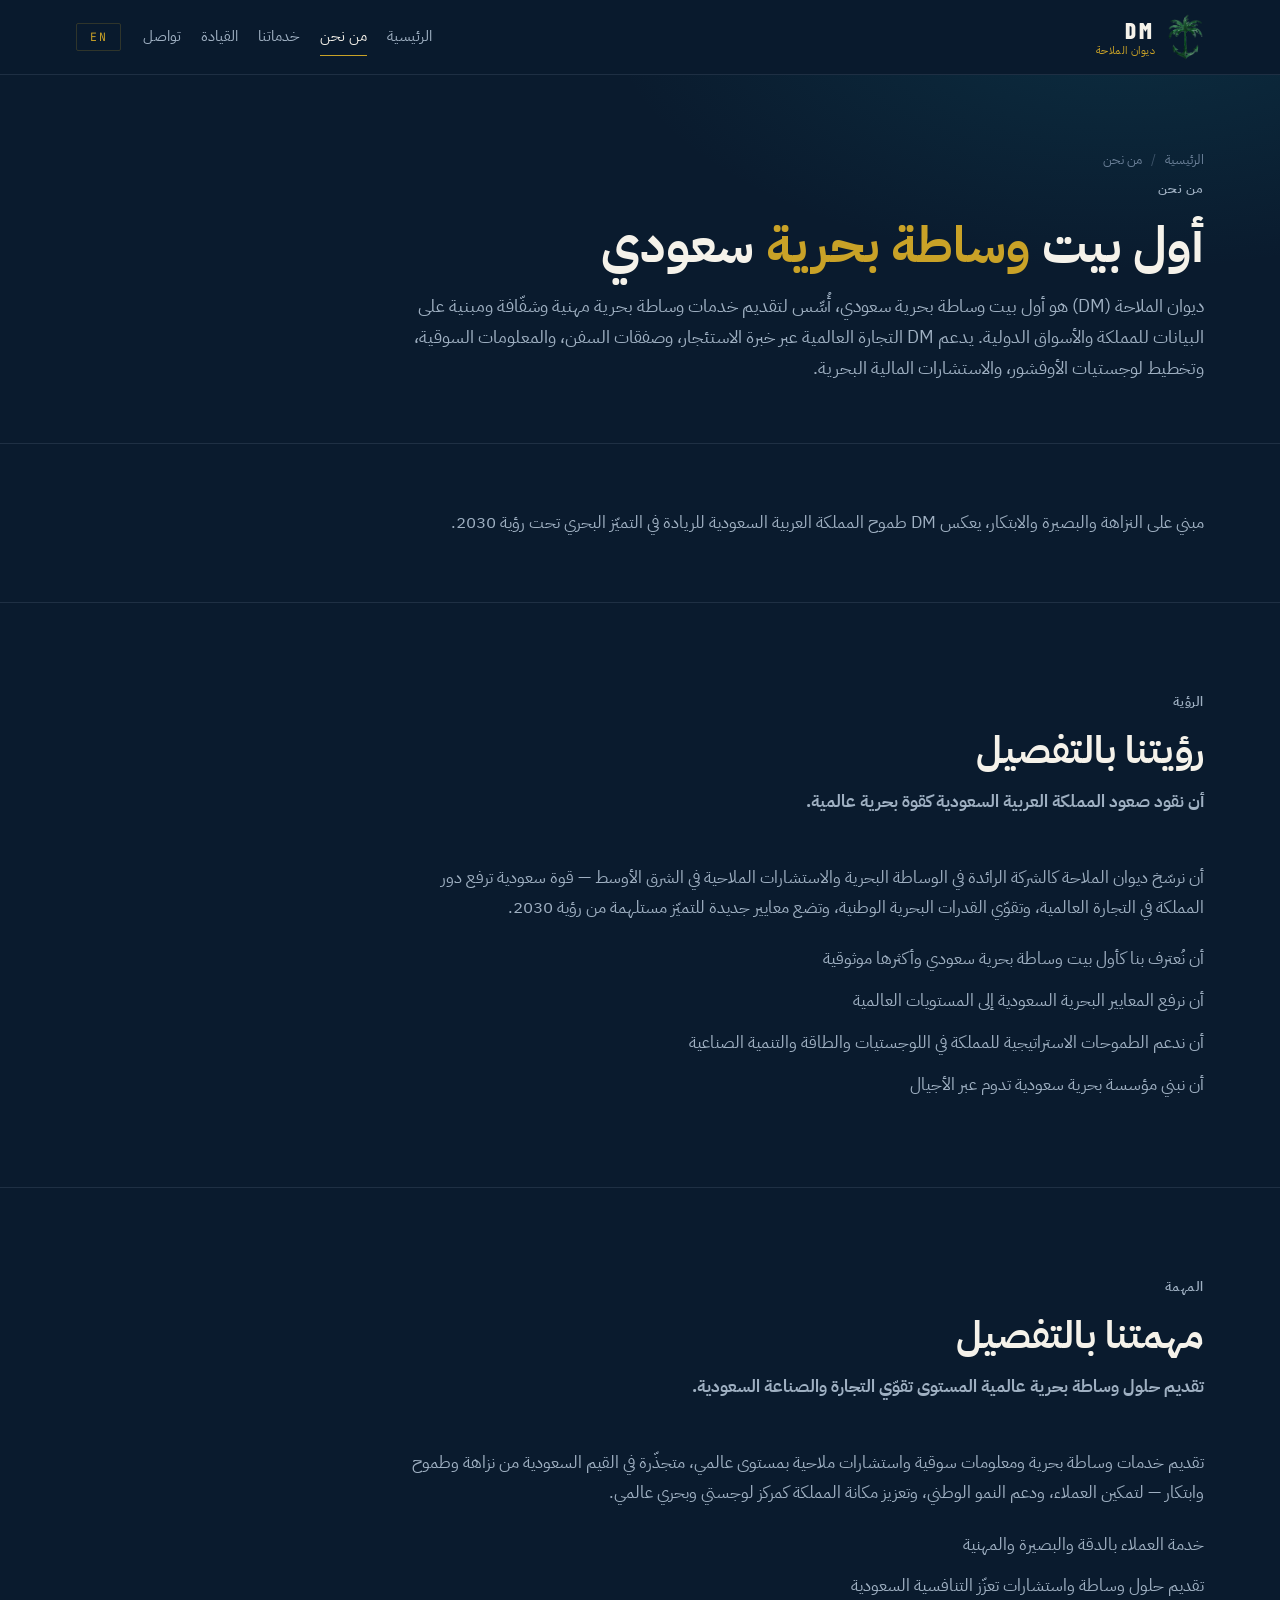
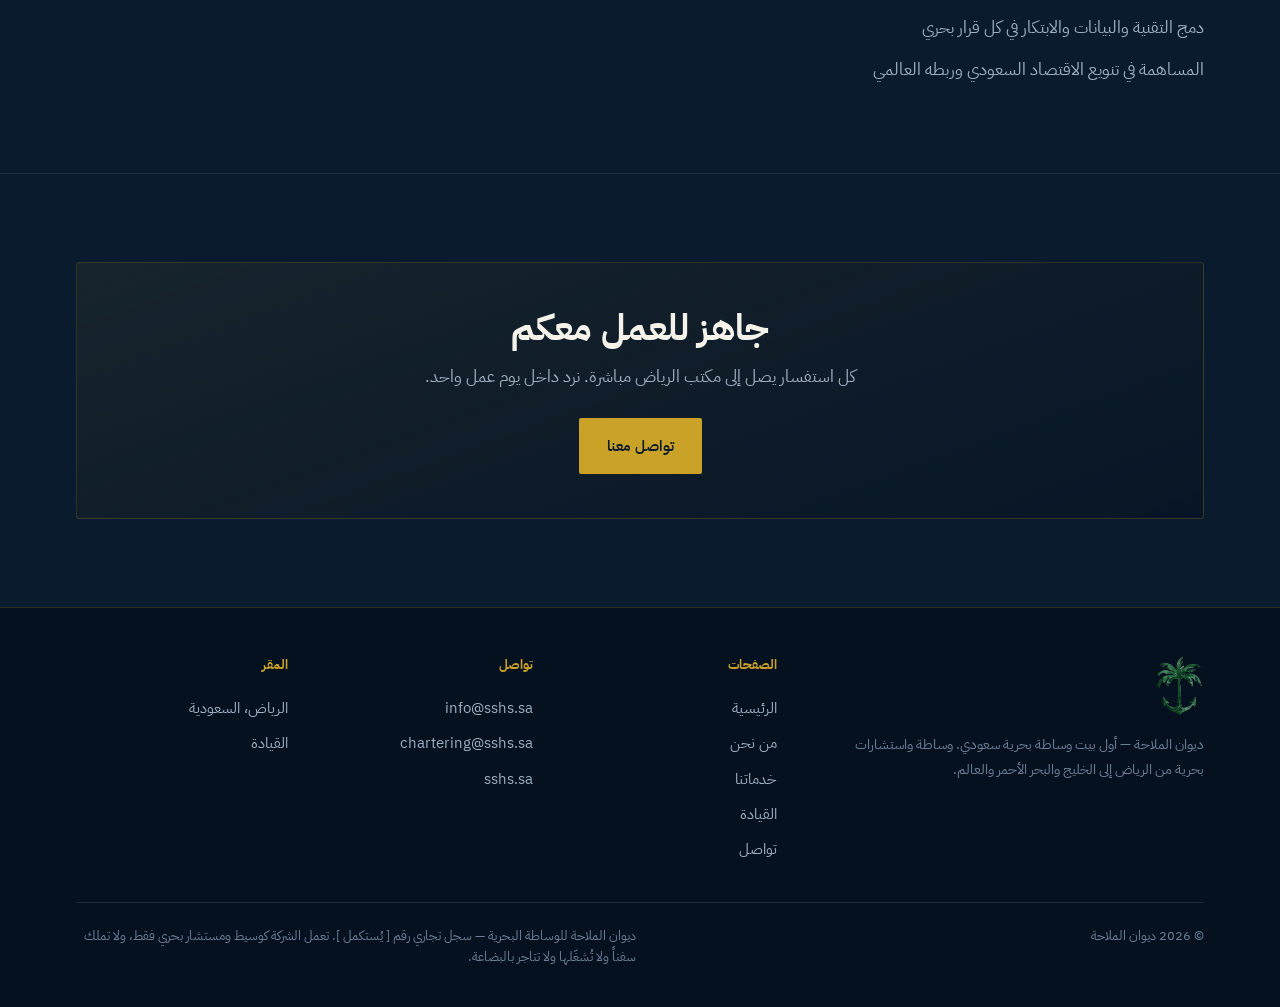
==== commit 944e9bdb: "Try the mark in dark green. Same palm-on-anchor, hue shifted to forest green #114424. Purple file ke" ====
--- a/about.html
+++ b/about.html
@@ -20,7 +20,7 @@
 <header>
   <div class="wrap nav">
     <a class="brand" href="index.html">
-      <img src="assets/img/logo-mark.png" alt="Diwan Maritime">
+      <img src="assets/img/logo-mark.png?v=green" alt="Diwan Maritime">
       <span class="txt">
         <span class="n">DM</span>
         <span class="s" data-ar="ديوان الملاحة" data-en="Diwan Maritime">ديوان الملاحة</span>
@@ -108,7 +108,7 @@
   <div class="wrap">
     <div class="fgrid">
       <div>
-        <img src="assets/img/logo-mark.png" alt="Diwan Maritime">
+        <img src="assets/img/logo-mark.png?v=green" alt="Diwan Maritime">
         <p data-ar="ديوان الملاحة — أول بيت وساطة بحرية سعودي. وساطة واستشارات بحرية من الرياض إلى الخليج والبحر الأحمر والعالم." data-en="Diwan Maritime — the first Saudi shipbroking house. Maritime brokerage and advisory from Riyadh across the Gulf, the Red Sea and beyond.">ديوان الملاحة — أول بيت وساطة بحرية سعودي. وساطة واستشارات بحرية من الرياض إلى الخليج والبحر الأحمر والعالم.</p>
       </div>
       <div class="fcol">
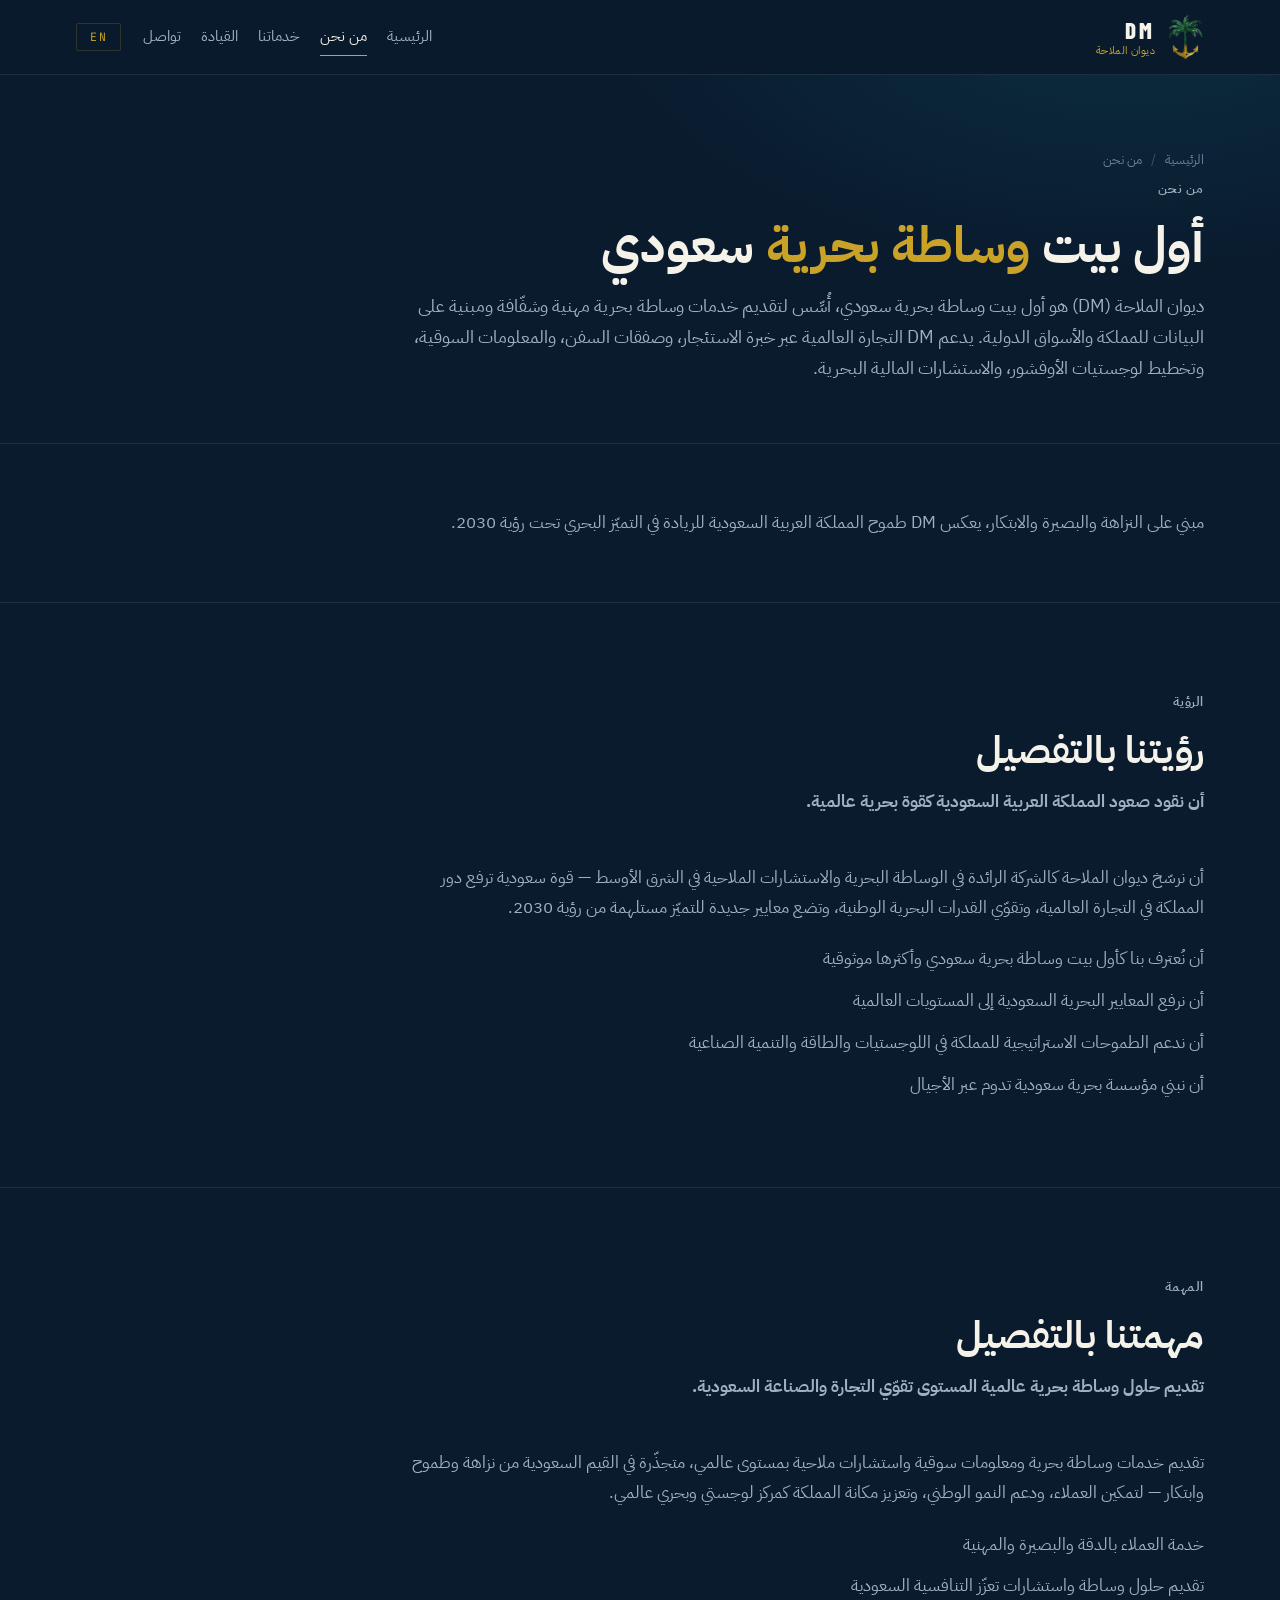
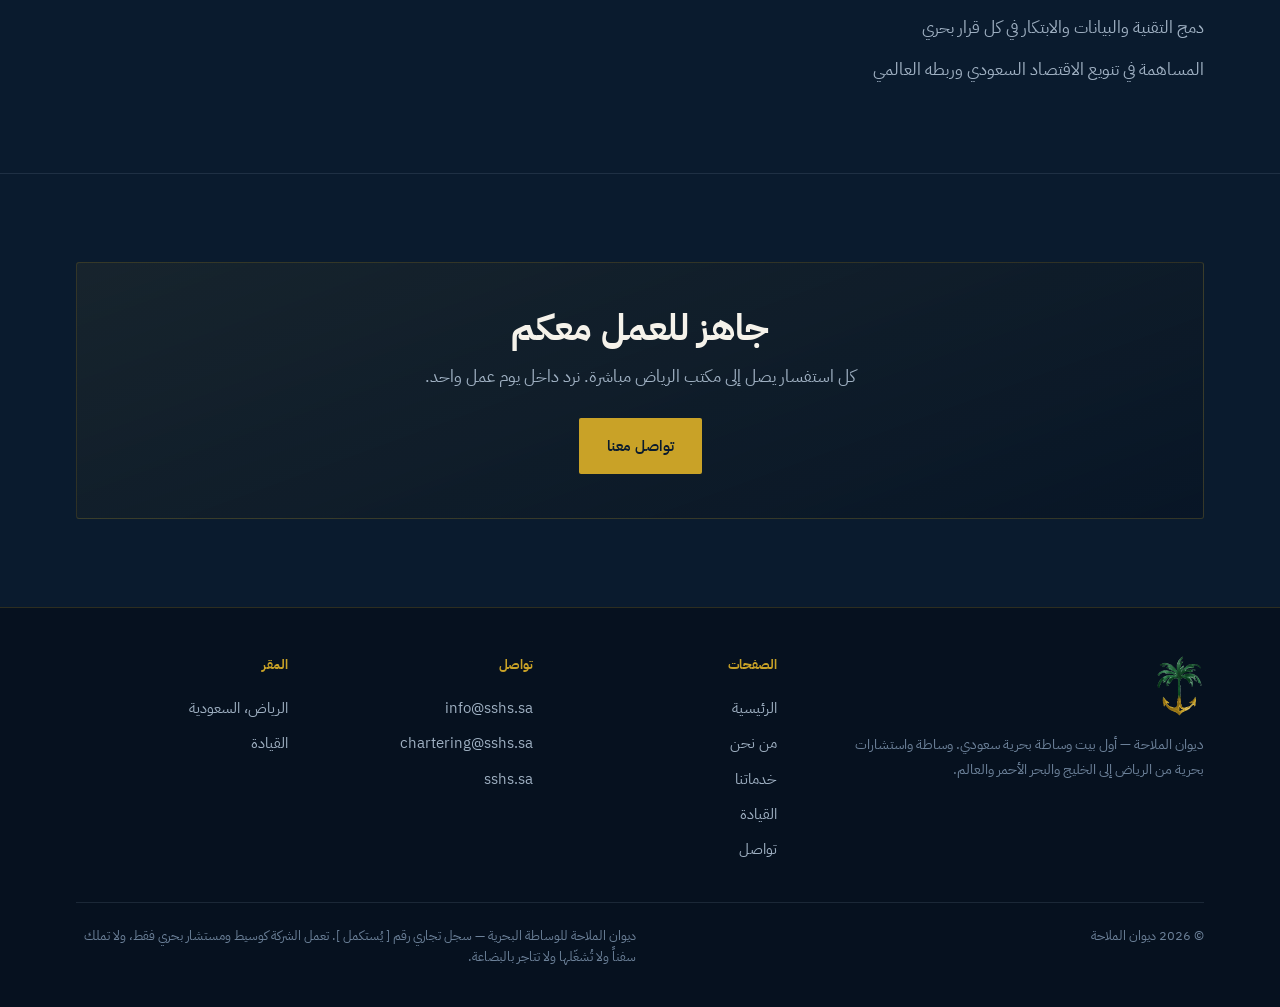
==== commit 9227100f: "Split the mark: green palm, brass anchor. Same pixels. Color changes where the flukes leave the trun" ====
--- a/about.html
+++ b/about.html
@@ -20,7 +20,7 @@
 <header>
   <div class="wrap nav">
     <a class="brand" href="index.html">
-      <img src="assets/img/logo-mark.png?v=green" alt="Diwan Maritime">
+      <img src="assets/img/logo-mark.png?v=split" alt="Diwan Maritime">
       <span class="txt">
         <span class="n">DM</span>
         <span class="s" data-ar="ديوان الملاحة" data-en="Diwan Maritime">ديوان الملاحة</span>
@@ -108,7 +108,7 @@
   <div class="wrap">
     <div class="fgrid">
       <div>
-        <img src="assets/img/logo-mark.png?v=green" alt="Diwan Maritime">
+        <img src="assets/img/logo-mark.png?v=split" alt="Diwan Maritime">
         <p data-ar="ديوان الملاحة — أول بيت وساطة بحرية سعودي. وساطة واستشارات بحرية من الرياض إلى الخليج والبحر الأحمر والعالم." data-en="Diwan Maritime — the first Saudi shipbroking house. Maritime brokerage and advisory from Riyadh across the Gulf, the Red Sea and beyond.">ديوان الملاحة — أول بيت وساطة بحرية سعودي. وساطة واستشارات بحرية من الرياض إلى الخليج والبحر الأحمر والعالم.</p>
       </div>
       <div class="fcol">
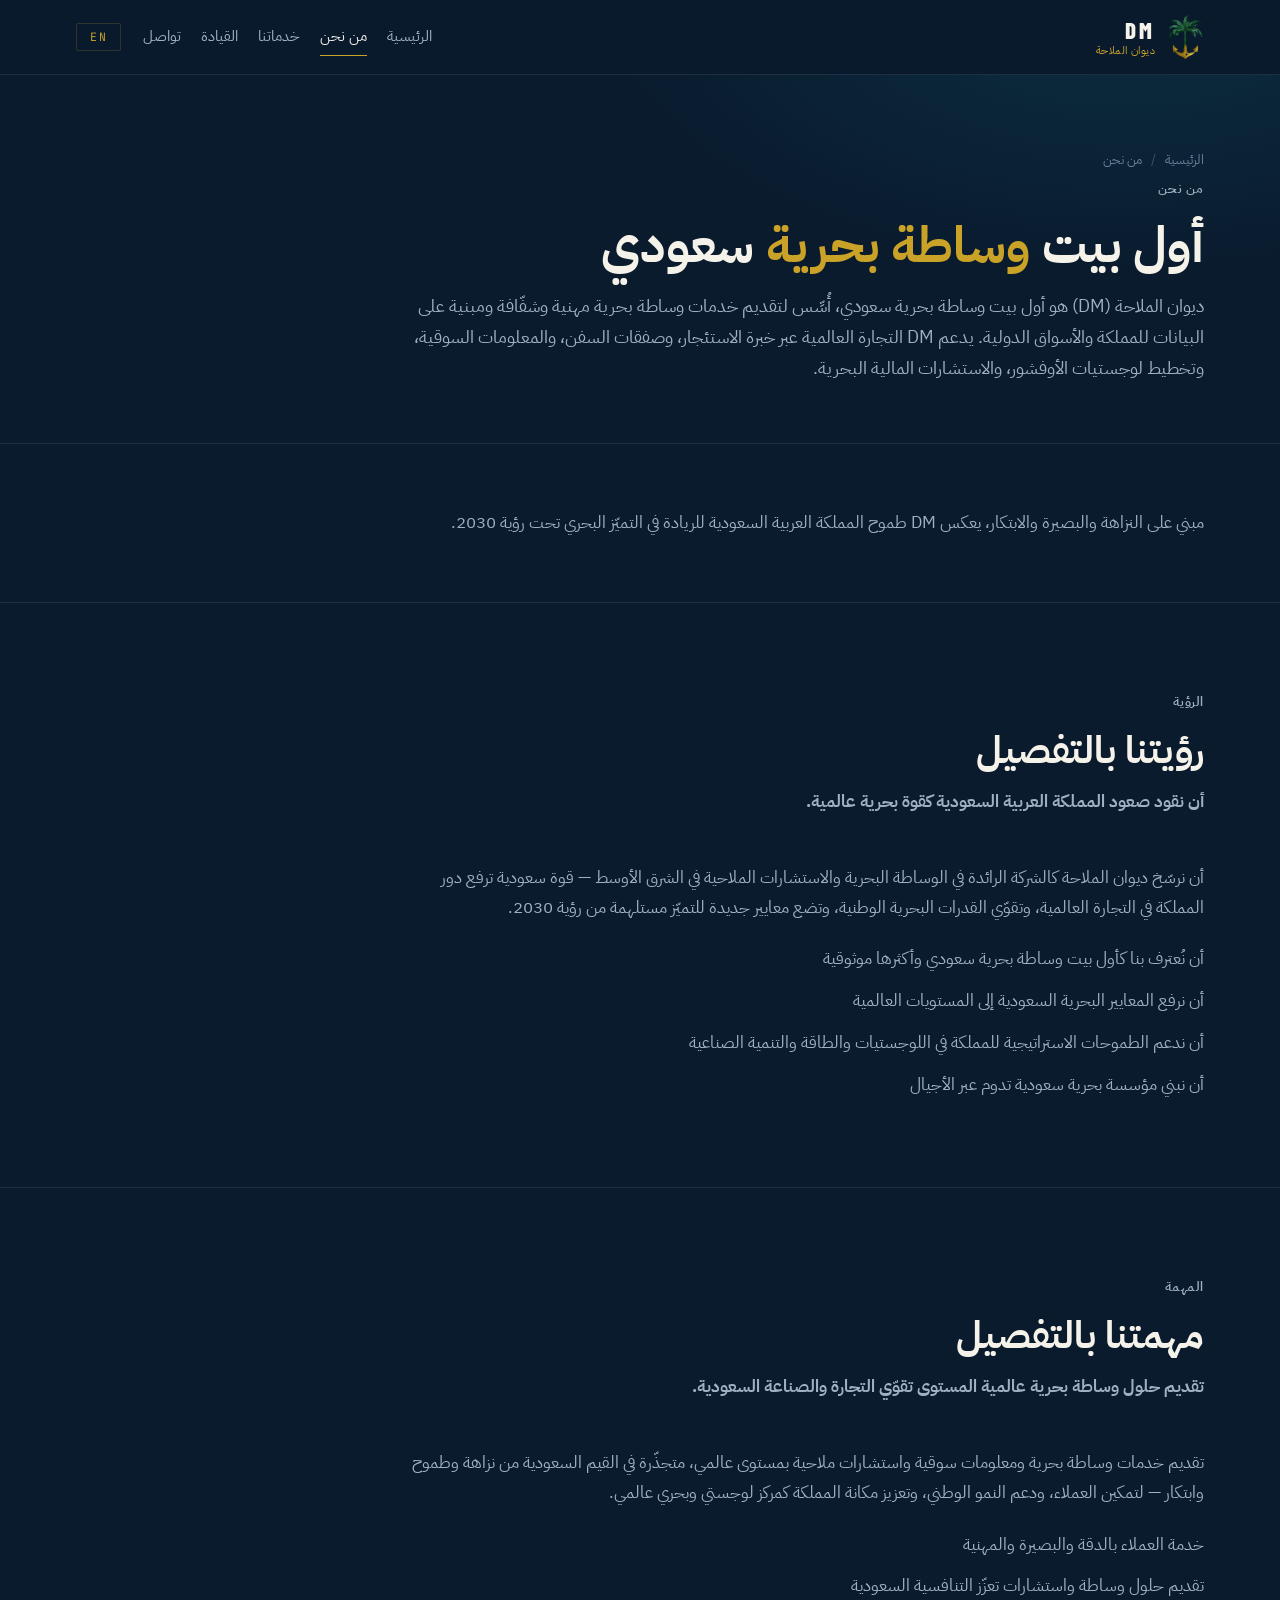
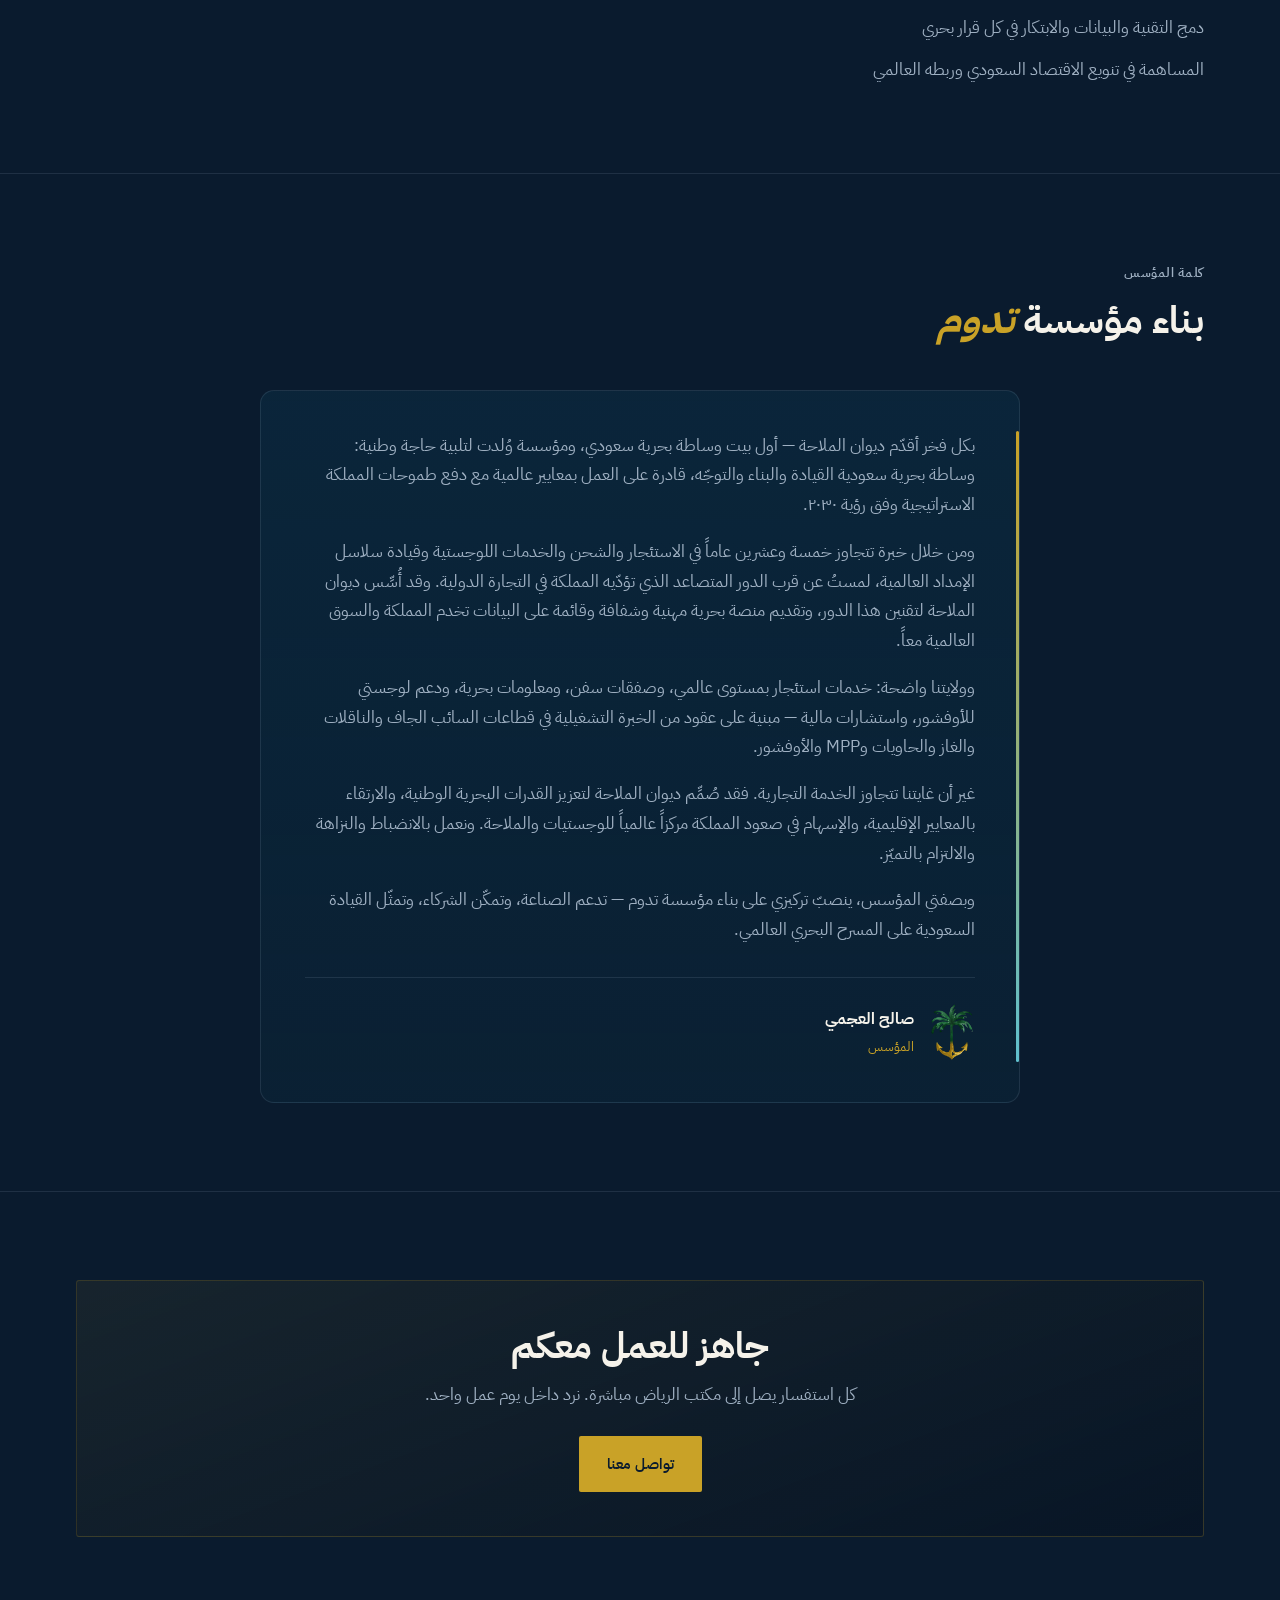
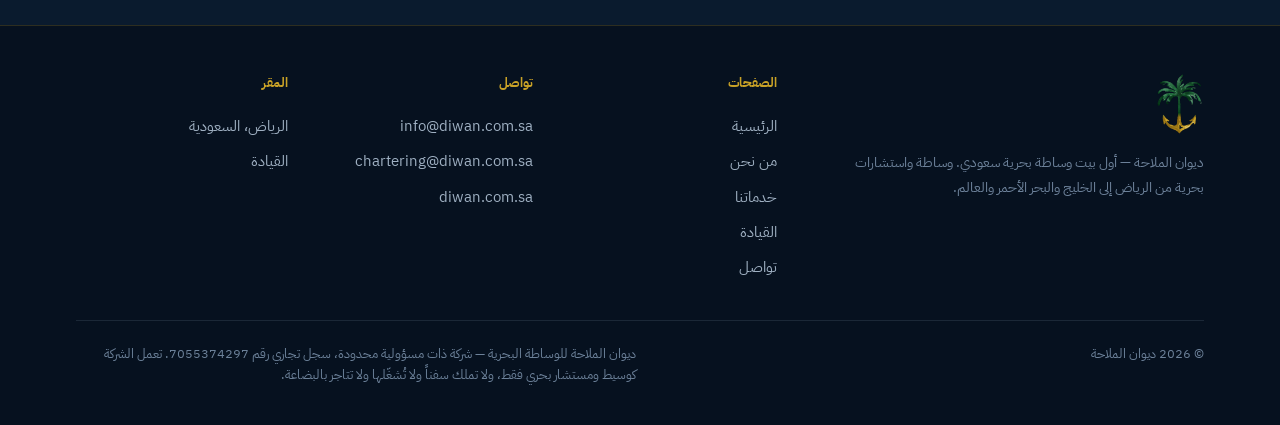
==== commit 3aaf0b1e: "Diwan Maritime brand, CR number, Sea & Waves hero, founder message - English brand reverted to Diwan" ====
--- a/about.html
+++ b/about.html
@@ -5,16 +5,21 @@
 <meta name="viewport" content="width=device-width, initial-scale=1">
 <title>من نحن | ديوان الملاحة</title>
 <meta name="description" content="ديوان الملاحة — أول بيت وساطة بحرية سعودي. الرؤية والمهمة والهوية.">
-<!-- TEMP DEPLOY ONLY: remove when the site moves to sshs.sa -->
+<!-- STAGING — set LIVE=True in work/build_site.py when the domain is approved -->
 <meta name="robots" content="noindex,nofollow">
+
 <meta property="og:title" content="من نحن | ديوان الملاحة">
 <meta property="og:description" content="ديوان الملاحة — أول بيت وساطة بحرية سعودي. الرؤية والمهمة والهوية.">
-<meta property="og:image" content="assets/img/og-image.png">
+<meta property="og:url" content="https://diwan.com.sa/about.html">
+<meta property="og:site_name" content="Diwan Maritime">
+<meta property="og:locale" content="ar_SA">
+<meta property="og:locale:alternate" content="en_US">
+<meta property="og:image" content="https://diwan.com.sa/assets/img/og-image.png">
 <meta property="og:type" content="website">
-<link rel="canonical" href="https://sshs.sa/about.html">
+<link rel="canonical" href="https://diwan.com.sa/about.html">
 <link rel="icon" href="assets/img/favicon.ico">
 <link rel="apple-touch-icon" href="assets/img/apple-touch-icon.png">
-<link rel="stylesheet" href="assets/site.css">
+<link rel="stylesheet" href="assets/site.css?v=sea2">
 </head>
 <body>
 <header>
@@ -95,6 +100,29 @@
 
 <section class="pad">
   <div class="wrap">
+    <div class="head">
+      <p class="eyebrow" data-ar="كلمة المؤسس" data-en="A message from the Founder">كلمة المؤسس</p>
+      <h2 data-ar="بناء مؤسسة <span class='em'>تدوم</span>" data-en="Building an institution that <span class='em'>endures</span>">بناء مؤسسة <span class='em'>تدوم</span></h2>
+    </div>
+    <div class="letter">
+      <p data-ar="بكل فخر أقدّم ديوان الملاحة — أول بيت وساطة بحرية سعودي، ومؤسسة وُلدت لتلبية حاجة وطنية: وساطة بحرية سعودية القيادة والبناء والتوجّه، قادرة على العمل بمعايير عالمية مع دفع طموحات المملكة الاستراتيجية وفق رؤية ٢٠٣٠." data-en="It is with great pride that I present Diwan Maritime — the first Saudi shipbroking house, and an institution built for a national need: a Saudi-led, Saudi-built maritime brokerage capable of operating at global standards while advancing the Kingdom's strategic ambitions under Vision 2030.">بكل فخر أقدّم ديوان الملاحة — أول بيت وساطة بحرية سعودي، ومؤسسة وُلدت لتلبية حاجة وطنية: وساطة بحرية سعودية القيادة والبناء والتوجّه، قادرة على العمل بمعايير عالمية مع دفع طموحات المملكة الاستراتيجية وفق رؤية ٢٠٣٠.</p>
+      <p data-ar="ومن خلال خبرة تتجاوز خمسة وعشرين عاماً في الاستئجار والشحن والخدمات اللوجستية وقيادة سلاسل الإمداد العالمية، لمستُ عن قرب الدور المتصاعد الذي تؤدّيه المملكة في التجارة الدولية. وقد أُسِّس ديوان الملاحة لتقنين هذا الدور، وتقديم منصة بحرية مهنية وشفافة وقائمة على البيانات تخدم المملكة والسوق العالمية معاً." data-en="With more than twenty-five years across chartering, shipping, logistics and global supply-chain leadership, I have seen at first hand the growing role Saudi Arabia plays in international trade. The company was founded to formalise that role — to provide a professional, transparent and data-driven maritime platform serving both the Kingdom and the global market.">ومن خلال خبرة تتجاوز خمسة وعشرين عاماً في الاستئجار والشحن والخدمات اللوجستية وقيادة سلاسل الإمداد العالمية، لمستُ عن قرب الدور المتصاعد الذي تؤدّيه المملكة في التجارة الدولية. وقد أُسِّس ديوان الملاحة لتقنين هذا الدور، وتقديم منصة بحرية مهنية وشفافة وقائمة على البيانات تخدم المملكة والسوق العالمية معاً.</p>
+      <p data-ar="وولايتنا واضحة: خدمات استئجار بمستوى عالمي، وصفقات سفن، ومعلومات بحرية، ودعم لوجستي للأوفشور، واستشارات مالية — مبنية على عقود من الخبرة التشغيلية في قطاعات السائب الجاف والناقلات والغاز والحاويات وMPP والأوفشور." data-en="Our mandate is clear: world-class chartering services, vessel transactions, maritime intelligence, offshore logistics support and financial advisory — built on decades of operational expertise across dry bulk, tanker, gas, container, MPP and offshore segments.">وولايتنا واضحة: خدمات استئجار بمستوى عالمي، وصفقات سفن، ومعلومات بحرية، ودعم لوجستي للأوفشور، واستشارات مالية — مبنية على عقود من الخبرة التشغيلية في قطاعات السائب الجاف والناقلات والغاز والحاويات وMPP والأوفشور.</p>
+      <p data-ar="غير أن غايتنا تتجاوز الخدمة التجارية. فقد صُمِّم ديوان الملاحة لتعزيز القدرات البحرية الوطنية، والارتقاء بالمعايير الإقليمية، والإسهام في صعود المملكة مركزاً عالمياً للوجستيات والملاحة. ونعمل بالانضباط والنزاهة والالتزام بالتميّز." data-en="Yet our purpose extends beyond commercial service. We are designed to strengthen national maritime capabilities, elevate regional standards, and contribute to the Kingdom's emergence as a global logistics and maritime hub. We operate with discipline, integrity and a commitment to excellence.">غير أن غايتنا تتجاوز الخدمة التجارية. فقد صُمِّم ديوان الملاحة لتعزيز القدرات البحرية الوطنية، والارتقاء بالمعايير الإقليمية، والإسهام في صعود المملكة مركزاً عالمياً للوجستيات والملاحة. ونعمل بالانضباط والنزاهة والالتزام بالتميّز.</p>
+      <p data-ar="وبصفتي المؤسس، ينصبّ تركيزي على بناء مؤسسة تدوم — تدعم الصناعة، وتمكّن الشركاء، وتمثّل القيادة السعودية على المسرح البحري العالمي." data-en="As Founder, my focus is on building an institution that endures — one that supports industry, empowers partners, and represents Saudi leadership on the global maritime stage.">وبصفتي المؤسس، ينصبّ تركيزي على بناء مؤسسة تدوم — تدعم الصناعة، وتمكّن الشركاء، وتمثّل القيادة السعودية على المسرح البحري العالمي.</p>
+      <div class="sig">
+        <img src="assets/img/logo-mark.png?v=split" alt="">
+        <div>
+          <div class="nm" data-ar="صالح العجمي" data-en="Saleh Alajmi">صالح العجمي</div>
+          <div class="rl" data-ar="المؤسس" data-en="Founder">المؤسس</div>
+        </div>
+      </div>
+    </div>
+  </div>
+</section>
+
+<section class="pad">
+  <div class="wrap">
     <div class="band">
       <h2 data-ar="جاهز للعمل معكم" data-en="Ready to work with you">جاهز للعمل معكم</h2>
       <p data-ar="كل استفسار يصل إلى مكتب الرياض مباشرة. نرد داخل يوم عمل واحد." data-en="Every enquiry lands at the Riyadh office directly. We reply within one working day.">كل استفسار يصل إلى مكتب الرياض مباشرة. نرد داخل يوم عمل واحد.</p>
@@ -121,9 +149,9 @@
       </div>
       <div class="fcol">
         <h5 data-ar="تواصل" data-en="Contact">تواصل</h5>
-        <a href="mailto:info@sshs.sa">info@sshs.sa</a>
-        <a href="mailto:chartering@sshs.sa">chartering@sshs.sa</a>
-        <a href="https://sshs.sa">sshs.sa</a>
+        <a href="mailto:info@diwan.com.sa">info@diwan.com.sa</a>
+        <a href="mailto:chartering@diwan.com.sa">chartering@diwan.com.sa</a>
+        <a href="https://diwan.com.sa">diwan.com.sa</a>
       </div>
       <div class="fcol">
         <h5 data-ar="المقر" data-en="Office">المقر</h5>
@@ -133,7 +161,7 @@
     </div>
     <div class="legal">
       <div>© <span id="yr">2026</span> <span data-ar="ديوان الملاحة" data-en="Diwan Maritime">ديوان الملاحة</span></div>
-      <div class="r" data-ar="ديوان الملاحة للوساطة البحرية — سجل تجاري رقم [ يُستكمل ]. تعمل الشركة كوسيط ومستشار بحري فقط، ولا تملك سفناً ولا تُشغّلها ولا تتاجر بالبضاعة." data-en="Diwan Maritime for Maritime Brokerage — CR No. [ to be completed ]. The company acts as a shipbroker and maritime adviser only. It owns no vessels, operates no vessels, and trades no cargo.">ديوان الملاحة للوساطة البحرية — سجل تجاري رقم [ يُستكمل ]. تعمل الشركة كوسيط ومستشار بحري فقط، ولا تملك سفناً ولا تُشغّلها ولا تتاجر بالبضاعة.</div>
+      <div class="r" data-ar="ديوان الملاحة للوساطة البحرية — شركة ذات مسؤولية محدودة، سجل تجاري رقم 7055374297. تعمل الشركة كوسيط ومستشار بحري فقط، ولا تملك سفناً ولا تُشغّلها ولا تتاجر بالبضاعة." data-en="Diwan Maritime — the trading name of ديوان الملاحة (Diwan Almilaha), a limited liability company, CR No. 7055374297. The company acts as a shipbroker and maritime adviser only. It owns no vessels, operates no vessels, and trades no cargo.">ديوان الملاحة للوساطة البحرية — شركة ذات مسؤولية محدودة، سجل تجاري رقم 7055374297. تعمل الشركة كوسيط ومستشار بحري فقط، ولا تملك سفناً ولا تُشغّلها ولا تتاجر بالبضاعة.</div>
     </div>
   </div>
 </footer>
--- a/assets/site.css
+++ b/assets/site.css
@@ -77,13 +77,18 @@
 }
 
 /* ---------------------------------------------------------------- hero */
-.hero{position:relative;padding:96px 0 84px;border-top:none;overflow:hidden}
+.hero{position:relative;padding:96px 0 84px;border-top:none;overflow:hidden;
+  background:linear-gradient(180deg,
+    var(--navy) 0%,
+    var(--navy-2) 20%,
+    var(--sea) 54%,
+    var(--sea-mid) 100%)}
 .hero::before{content:"";position:absolute;inset:0;
   background:
     radial-gradient(900px 520px at 82% -10%,rgba(19,122,141,.22),transparent 62%),
     radial-gradient(720px 460px at 6% 108%,rgba(201,162,39,.13),transparent 66%);
-  pointer-events:none}
-.hero .wrap{position:relative;display:grid;grid-template-columns:1.32fr .68fr;gap:54px;align-items:center}
+  pointer-events:none;z-index:1}
+.hero .wrap{position:relative;z-index:2;display:grid;grid-template-columns:1.32fr .68fr;gap:54px;align-items:center}
 .hero h1{font-size:clamp(34px,4.5vw,58px);margin:20px 0 20px}
 html[lang="en"] .hero h1{font-size:clamp(38px,5.4vw,72px)}
 .hero h1 .em{color:var(--brass)}
@@ -279,3 +284,47 @@
   gap:22px;flex-wrap:wrap;color:var(--dim-2);font-size:12.5px;line-height:1.7}
 .legal .r{max-width:70ch}
 .sr{position:absolute;width:1px;height:1px;overflow:hidden;clip:rect(0 0 0 0)}
+
+/* ============================================================ SEA + WAVES
+   Sea-blue hero with layered, drifting wave bands.
+   Waves are seamless SVG tiles (same y AND same slope at both ends) drawn on a
+   200%-wide element and translated -50% for a perfect loop. Pure CSS, no JS.
+*/
+:root{
+  --sea-deep:#06283D;
+  --sea:#0B4F6C;
+  --sea-mid:#137A8D;
+  --sea-lt:#5FBFCE;
+  --sea-pale:#A9DCE3;
+}
+.waves{position:absolute;left:0;right:0;bottom:-1px;height:170px;overflow:hidden;
+  pointer-events:none;z-index:1}
+.waves .w{position:absolute;left:0;bottom:0;width:200%;height:100%;
+  background-repeat:repeat-x;background-size:50% 100%;
+  animation:waveDrift linear infinite;will-change:transform}
+.waves .w1{height:170px;opacity:.30;animation-duration:26s;
+  background-image:url("data:image/svg+xml,%3Csvg xmlns='http://www.w3.org/2000/svg' viewBox='0 0 1200 200' preserveAspectRatio='none'%3E%3Cpath d='M0,90 C200,140 400,140 600,90 C800,40 1000,40 1200,90 L1200,200 L0,200 Z' fill='%235FBFCE'/%3E%3C/svg%3E")}
+.waves .w2{height:126px;opacity:.46;animation-duration:17s;animation-direction:reverse;
+  background-image:url("data:image/svg+xml,%3Csvg xmlns='http://www.w3.org/2000/svg' viewBox='0 0 1200 200' preserveAspectRatio='none'%3E%3Cpath d='M0,100 C200,60 400,60 600,100 C800,140 1000,140 1200,100 L1200,200 L0,200 Z' fill='%23137A8D'/%3E%3C/svg%3E")}
+.waves .w3{height:86px;opacity:.82;animation-duration:11s;
+  background-image:url("data:image/svg+xml,%3Csvg xmlns='http://www.w3.org/2000/svg' viewBox='0 0 1200 200' preserveAspectRatio='none'%3E%3Cpath d='M0,110 C200,150 400,150 600,110 C800,70 1000,70 1200,110 L1200,200 L0,200 Z' fill='%23A9DCE3'/%3E%3C/svg%3E")}
+@keyframes waveDrift{from{transform:translate3d(0,0,0)}to{transform:translate3d(-50%,0,0)}}
+@media(prefers-reduced-motion:reduce){.waves .w{animation:none}}
+@media(max-width:760px){.waves{height:110px}}
+
+/* ============================================================ FOUNDER'S LETTER
+   About page, below Vision & Mission. Reads as the page's natural close.
+   Signed "Founder" only — the CEO-vs-Managing-Director title is still unconfirmed.
+*/
+.letter{max-width:76ch;margin:0 auto;padding:40px 44px;border-radius:14px;position:relative;
+  background:linear-gradient(180deg,rgba(11,79,108,.20),rgba(19,122,141,.06));
+  border:1px solid var(--line-2);color:var(--dim);font-size:17px}
+.letter::before{content:"";position:absolute;inset-inline-start:0;top:40px;bottom:40px;width:3px;
+  border-radius:3px;background:linear-gradient(180deg,var(--brass),var(--sea-lt))}
+.letter p+p{margin-top:17px}
+.letter .sig{display:flex;align-items:center;gap:15px;margin-top:32px;padding-top:24px;
+  border-top:1px solid var(--line-2)}
+.letter .sig img{width:46px;height:auto;flex:0 0 auto}
+.letter .sig .nm{font-weight:700;color:var(--paper);font-size:16px}
+.letter .sig .rl{font-size:13px;color:var(--brass);margin-top:3px}
+@media(max-width:640px){.letter{padding:28px 22px}.letter::before{top:28px;bottom:28px}}
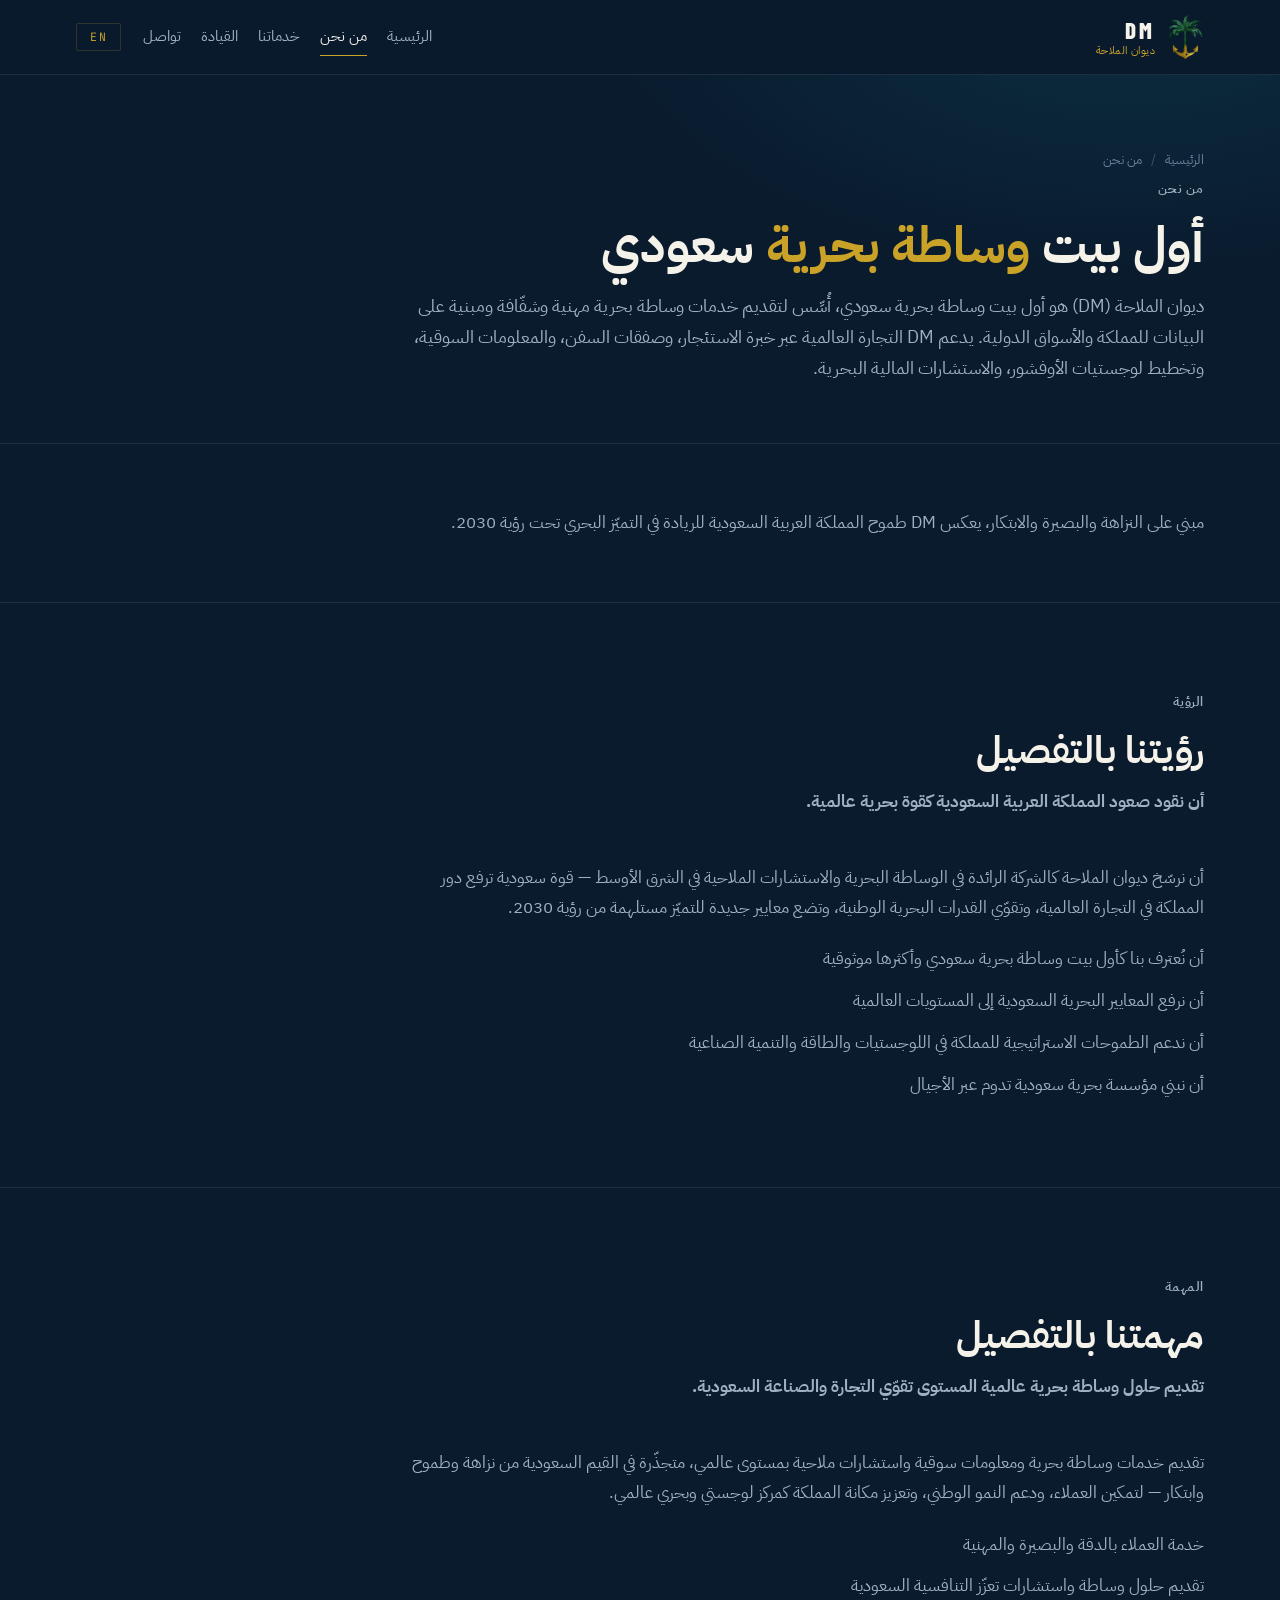
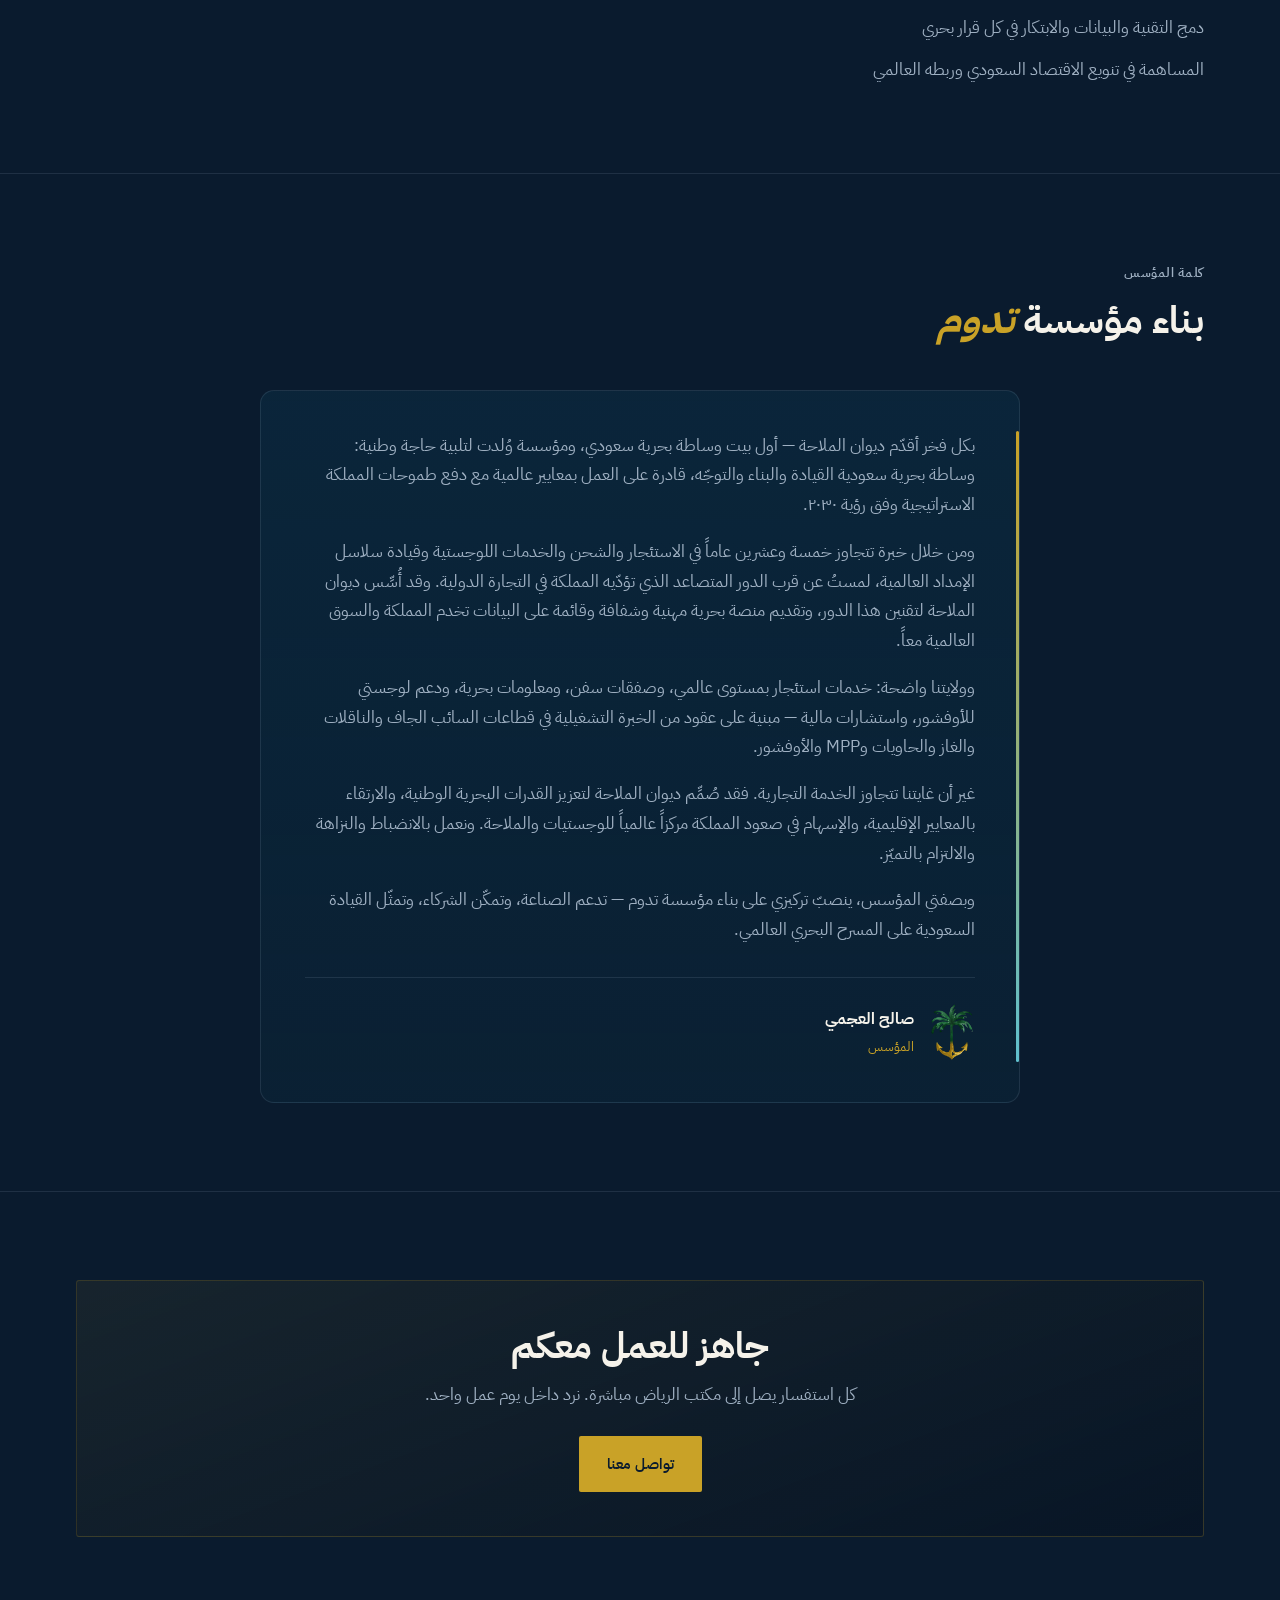
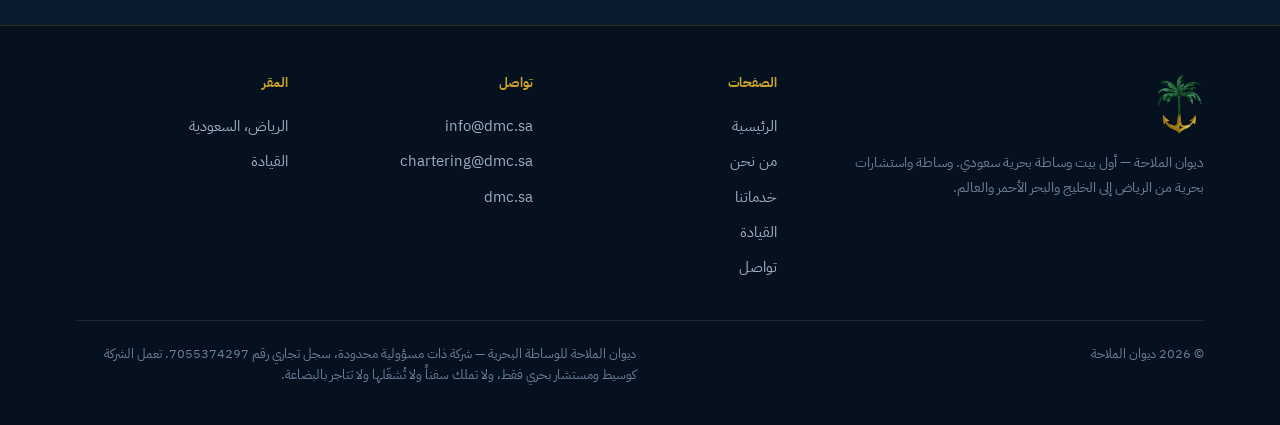
==== commit 93a3a328: "Switch domain to dmc.sa Diwan Maritime Company registered dmc.sa (confirmed by the registrant record" ====
--- a/about.html
+++ b/about.html
@@ -10,13 +10,13 @@
 
 <meta property="og:title" content="من نحن | ديوان الملاحة">
 <meta property="og:description" content="ديوان الملاحة — أول بيت وساطة بحرية سعودي. الرؤية والمهمة والهوية.">
-<meta property="og:url" content="https://diwan.com.sa/about.html">
+<meta property="og:url" content="https://dmc.sa/about.html">
 <meta property="og:site_name" content="Diwan Maritime">
 <meta property="og:locale" content="ar_SA">
 <meta property="og:locale:alternate" content="en_US">
-<meta property="og:image" content="https://diwan.com.sa/assets/img/og-image.png">
+<meta property="og:image" content="https://dmc.sa/assets/img/og-image.png">
 <meta property="og:type" content="website">
-<link rel="canonical" href="https://diwan.com.sa/about.html">
+<link rel="canonical" href="https://dmc.sa/about.html">
 <link rel="icon" href="assets/img/favicon.ico">
 <link rel="apple-touch-icon" href="assets/img/apple-touch-icon.png">
 <link rel="stylesheet" href="assets/site.css?v=sea2">
@@ -149,9 +149,9 @@
       </div>
       <div class="fcol">
         <h5 data-ar="تواصل" data-en="Contact">تواصل</h5>
-        <a href="mailto:info@diwan.com.sa">info@diwan.com.sa</a>
-        <a href="mailto:chartering@diwan.com.sa">chartering@diwan.com.sa</a>
-        <a href="https://diwan.com.sa">diwan.com.sa</a>
+        <a href="mailto:info@dmc.sa">info@dmc.sa</a>
+        <a href="mailto:chartering@dmc.sa">chartering@dmc.sa</a>
+        <a href="https://dmc.sa">dmc.sa</a>
       </div>
       <div class="fcol">
         <h5 data-ar="المقر" data-en="Office">المقر</h5>
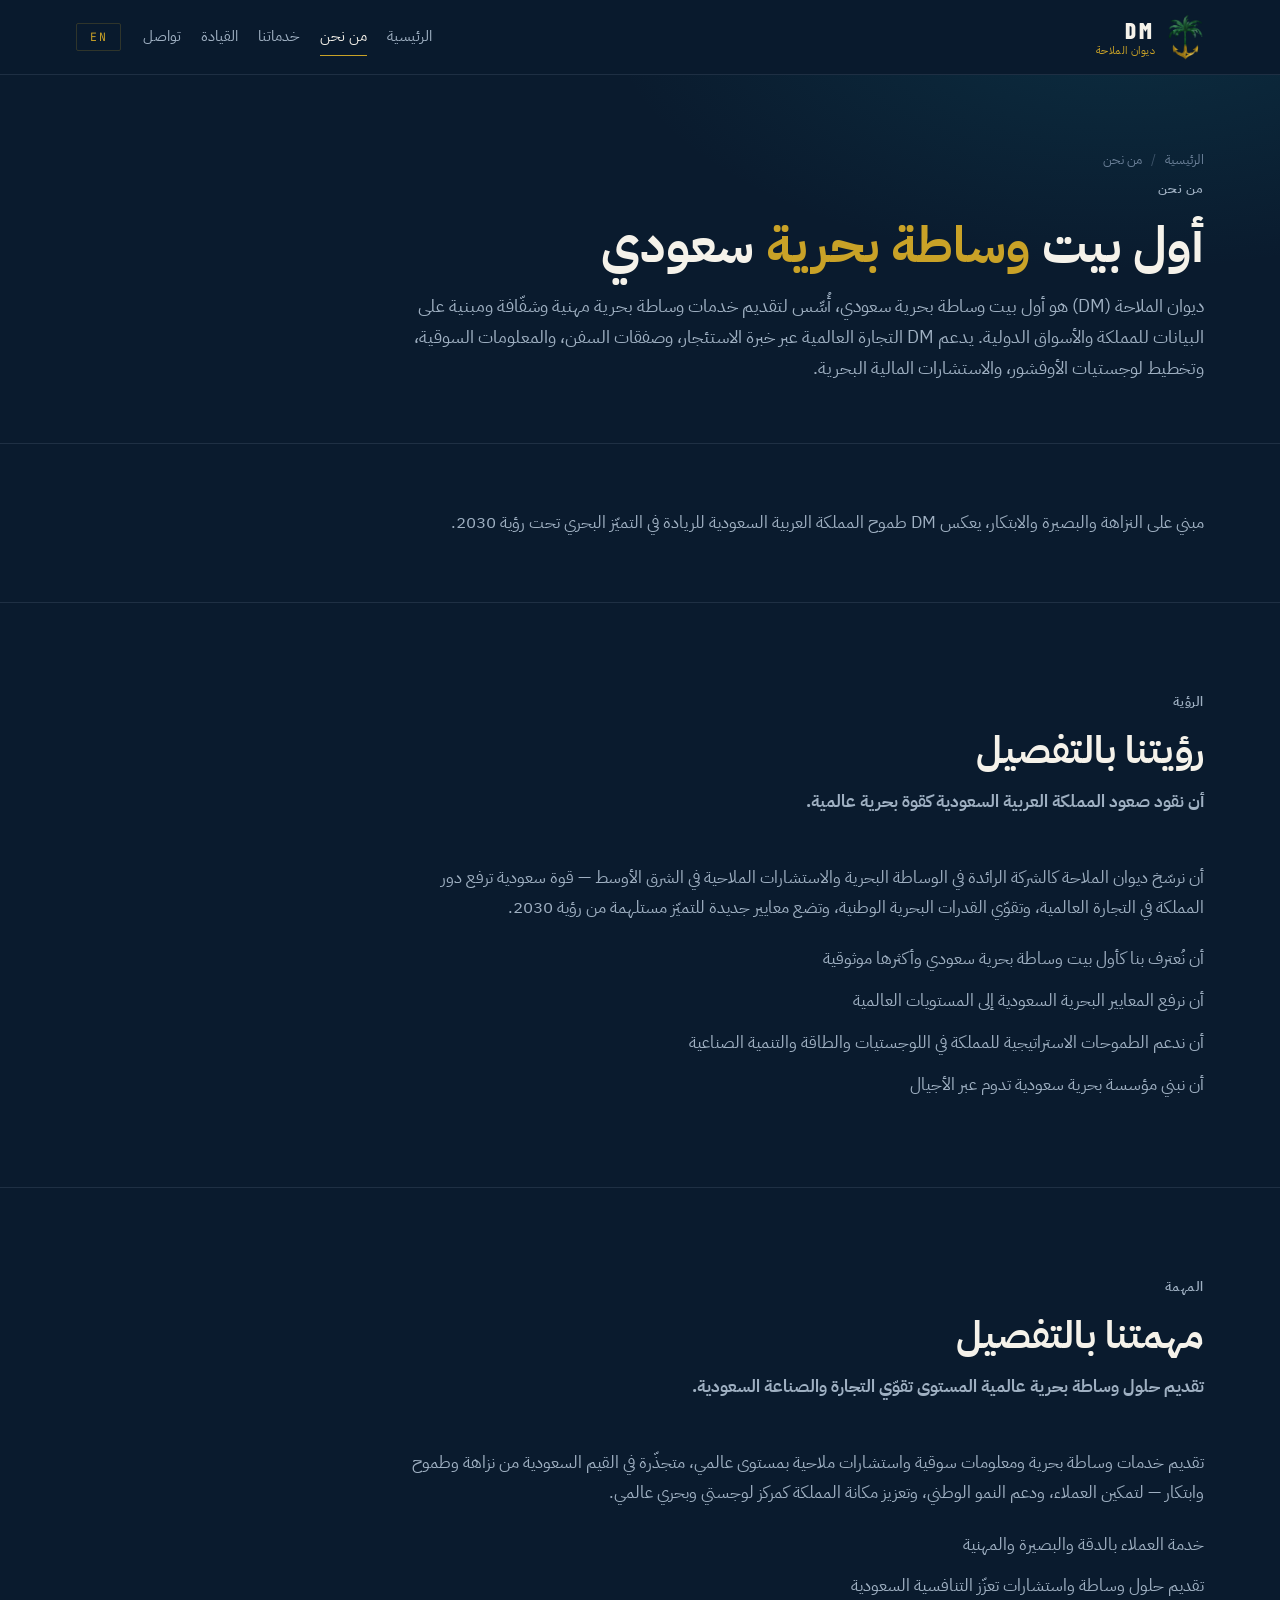
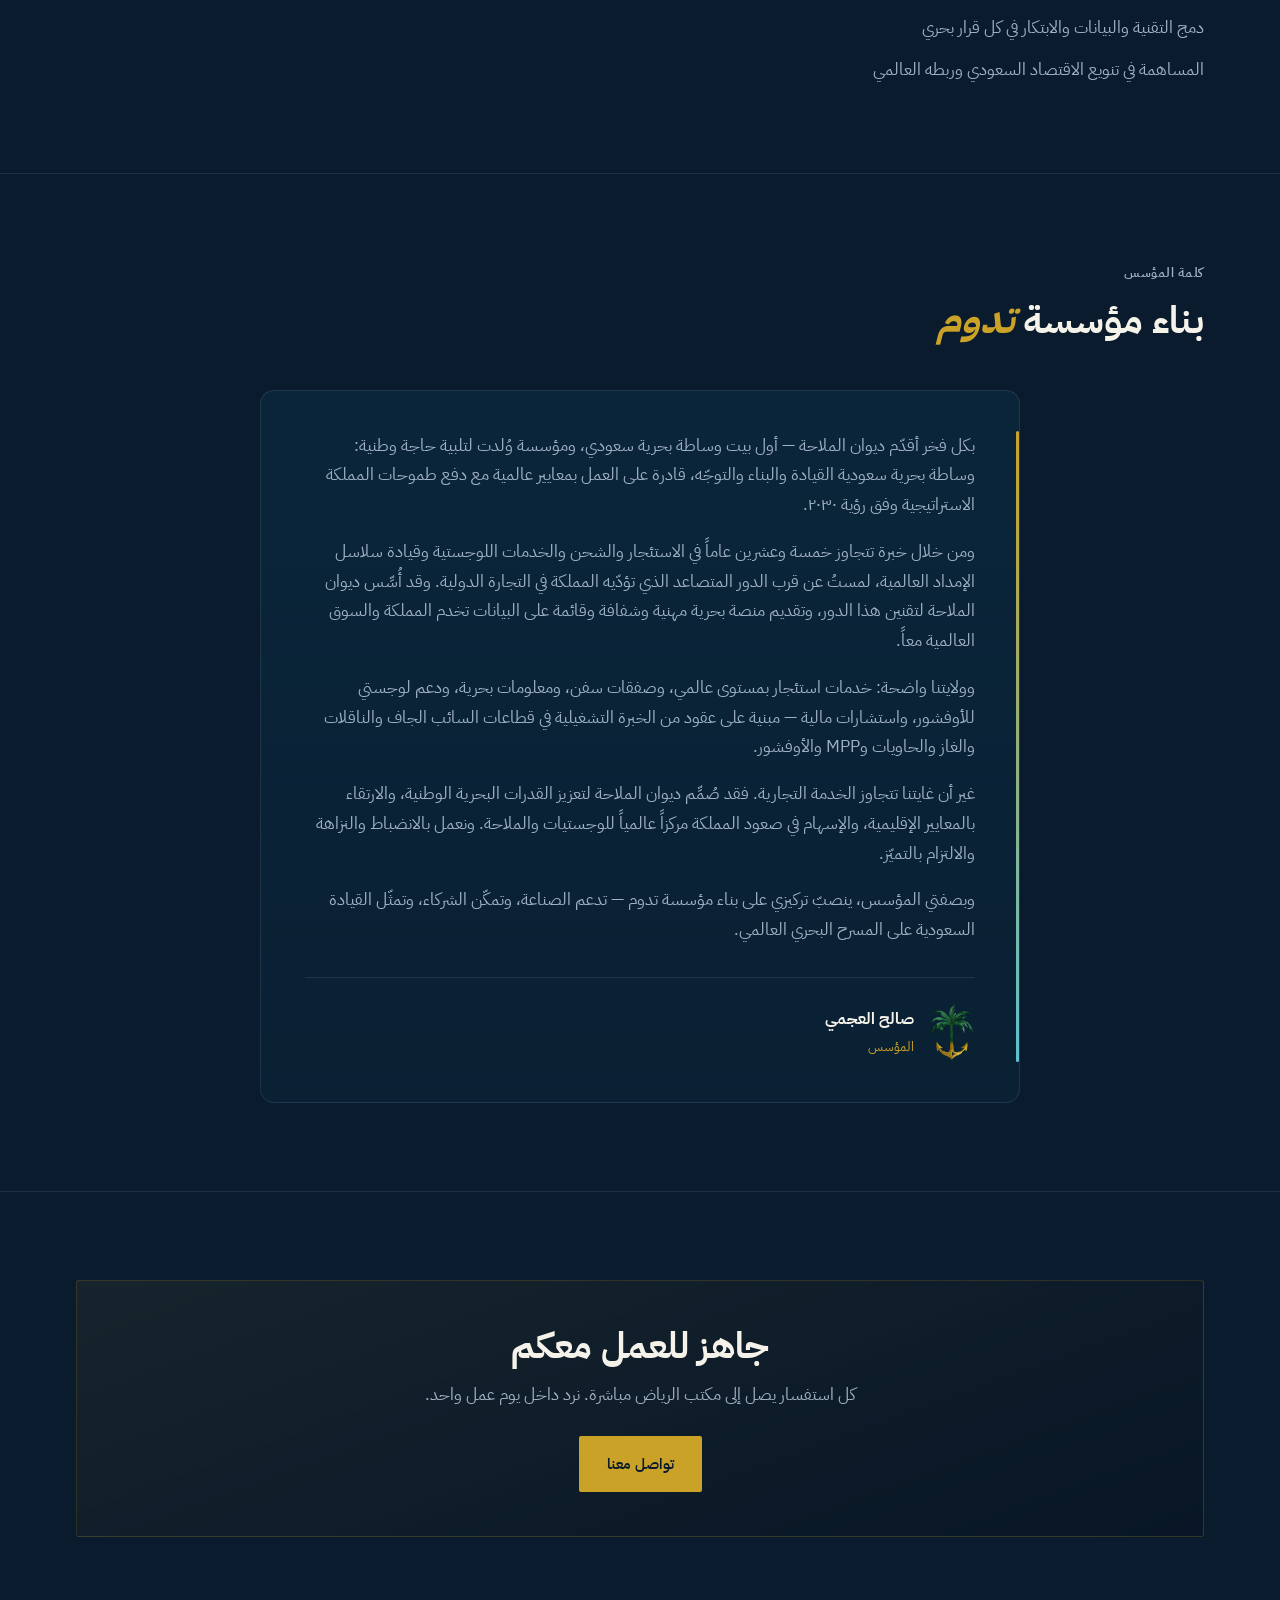
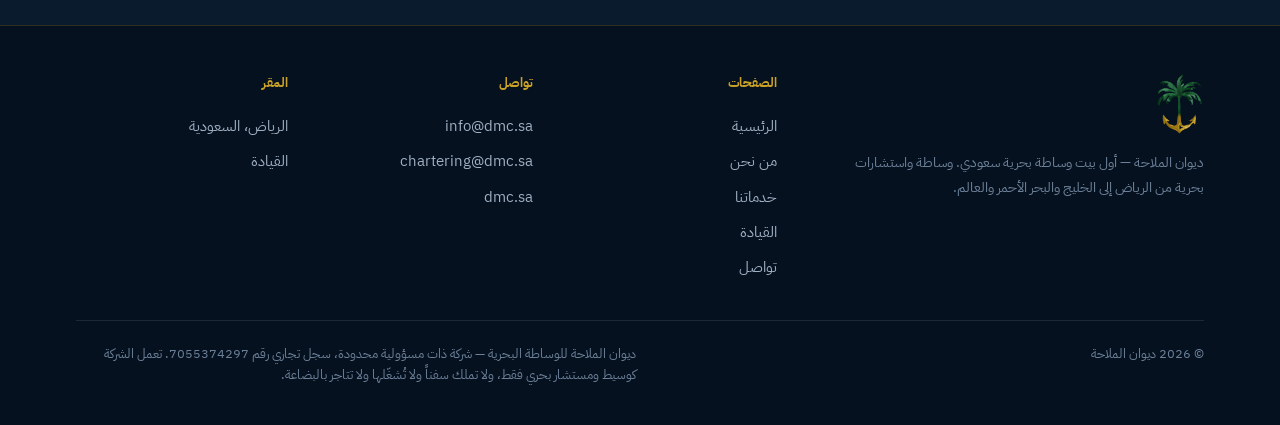
==== commit f9578530: "Clean white specks off the palm mark; rebuild favicons and share card - 93 speck clusters / 285 brig" ====
--- a/about.html
+++ b/about.html
@@ -19,13 +19,13 @@
 <link rel="canonical" href="https://dmc.sa/about.html">
 <link rel="icon" href="assets/img/favicon.ico">
 <link rel="apple-touch-icon" href="assets/img/apple-touch-icon.png">
-<link rel="stylesheet" href="assets/site.css?v=sea2">
+<link rel="stylesheet" href="assets/site.css?v=sea6">
 </head>
 <body>
 <header>
   <div class="wrap nav">
     <a class="brand" href="index.html">
-      <img src="assets/img/logo-mark.png?v=split" alt="Diwan Maritime">
+      <img src="assets/img/logo-mark.png?v=clean" alt="Diwan Maritime">
       <span class="txt">
         <span class="n">DM</span>
         <span class="s" data-ar="ديوان الملاحة" data-en="Diwan Maritime">ديوان الملاحة</span>
@@ -111,7 +111,7 @@
       <p data-ar="غير أن غايتنا تتجاوز الخدمة التجارية. فقد صُمِّم ديوان الملاحة لتعزيز القدرات البحرية الوطنية، والارتقاء بالمعايير الإقليمية، والإسهام في صعود المملكة مركزاً عالمياً للوجستيات والملاحة. ونعمل بالانضباط والنزاهة والالتزام بالتميّز." data-en="Yet our purpose extends beyond commercial service. We are designed to strengthen national maritime capabilities, elevate regional standards, and contribute to the Kingdom's emergence as a global logistics and maritime hub. We operate with discipline, integrity and a commitment to excellence.">غير أن غايتنا تتجاوز الخدمة التجارية. فقد صُمِّم ديوان الملاحة لتعزيز القدرات البحرية الوطنية، والارتقاء بالمعايير الإقليمية، والإسهام في صعود المملكة مركزاً عالمياً للوجستيات والملاحة. ونعمل بالانضباط والنزاهة والالتزام بالتميّز.</p>
       <p data-ar="وبصفتي المؤسس، ينصبّ تركيزي على بناء مؤسسة تدوم — تدعم الصناعة، وتمكّن الشركاء، وتمثّل القيادة السعودية على المسرح البحري العالمي." data-en="As Founder, my focus is on building an institution that endures — one that supports industry, empowers partners, and represents Saudi leadership on the global maritime stage.">وبصفتي المؤسس، ينصبّ تركيزي على بناء مؤسسة تدوم — تدعم الصناعة، وتمكّن الشركاء، وتمثّل القيادة السعودية على المسرح البحري العالمي.</p>
       <div class="sig">
-        <img src="assets/img/logo-mark.png?v=split" alt="">
+        <img src="assets/img/logo-mark.png?v=clean" alt="">
         <div>
           <div class="nm" data-ar="صالح العجمي" data-en="Saleh Alajmi">صالح العجمي</div>
           <div class="rl" data-ar="المؤسس" data-en="Founder">المؤسس</div>
@@ -136,7 +136,7 @@
   <div class="wrap">
     <div class="fgrid">
       <div>
-        <img src="assets/img/logo-mark.png?v=split" alt="Diwan Maritime">
+        <img src="assets/img/logo-mark.png?v=clean" alt="Diwan Maritime">
         <p data-ar="ديوان الملاحة — أول بيت وساطة بحرية سعودي. وساطة واستشارات بحرية من الرياض إلى الخليج والبحر الأحمر والعالم." data-en="Diwan Maritime — the first Saudi shipbroking house. Maritime brokerage and advisory from Riyadh across the Gulf, the Red Sea and beyond.">ديوان الملاحة — أول بيت وساطة بحرية سعودي. وساطة واستشارات بحرية من الرياض إلى الخليج والبحر الأحمر والعالم.</p>
       </div>
       <div class="fcol">
--- a/assets/site.css
+++ b/assets/site.css
@@ -77,7 +77,7 @@
 }
 
 /* ---------------------------------------------------------------- hero */
-.hero{position:relative;padding:96px 0 84px;border-top:none;overflow:hidden;
+.hero{position:relative;padding:96px 0 150px;border-top:none;overflow:hidden;
   background:linear-gradient(180deg,
     var(--navy) 0%,
     var(--navy-2) 20%,
@@ -94,6 +94,7 @@
 .hero h1 .em{color:var(--brass)}
 .lede{font-size:18px;color:var(--dim);max-width:62ch;margin-bottom:30px}
 .hero .crest{display:flex;justify-content:center}
+.hero .crest .shine{width:100%;max-width:330px}
 .hero .crest img{width:100%;max-width:330px;filter:drop-shadow(0 18px 44px rgba(0,0,0,.5))}
 .chips{display:flex;flex-wrap:wrap;gap:10px;margin-bottom:32px}
 .chip{font-family:'JBM',monospace;font-size:10.5px;letter-spacing:.13em;text-transform:uppercase;
@@ -328,3 +329,55 @@
 .letter .sig .nm{font-weight:700;color:var(--paper);font-size:16px}
 .letter .sig .rl{font-size:13px;color:var(--brass);margin-top:3px}
 @media(max-width:640px){.letter{padding:28px 22px}.letter::before{top:28px;bottom:28px}}
+
+/* ============================================================ LOGO SHINE
+   A glint that sweeps the mark + twinkling sparkles.
+   The sheen is MASKED to the logo's alpha channel, so the light follows the palm
+   and anchor silhouette instead of sweeping a rectangle. Pure CSS, no JS.
+*/
+.shine{position:relative;display:inline-block;line-height:0;max-width:100%;isolation:isolate}
+.shine > img{display:block;width:100%;height:auto}
+
+/* ---- the glint (masked to the silhouette) ---- */
+.shine::after{
+  content:"";position:absolute;inset:0;pointer-events:none;
+  -webkit-mask:url("img/logo-mark.png?v=clean") center / contain no-repeat;
+          mask:url("img/logo-mark.png?v=clean") center / contain no-repeat;
+  background:linear-gradient(105deg,
+    rgba(255,255,255,0)   40%,
+    rgba(255,255,255,.22) 46%,
+    rgba(232,206,121,.66) 50%,
+    rgba(255,255,255,.22) 54%,
+    rgba(255,255,255,0)   60%);
+  background-size:260% 100%;
+  background-repeat:no-repeat;
+  background-position:200% 0;
+  mix-blend-mode:screen;
+  animation:logoSheen 6s ease-in-out infinite;
+}
+@keyframes logoSheen{
+  0%, 66%   {background-position:200% 0}
+  92%, 100% {background-position:-110% 0}
+}
+
+/* ---- sparkles ---- */
+.spark{
+  position:absolute;width:18px;height:18px;pointer-events:none;opacity:0;z-index:2;
+  background:radial-gradient(circle,#fff 0%,rgba(255,255,255,.6) 38%,rgba(255,255,255,0) 70%);
+  clip-path:polygon(50% 0%,58% 42%,100% 50%,58% 58%,50% 100%,42% 58%,0% 50%,42% 42%);
+  animation:sparkTwinkle 6s ease-in-out infinite;
+}
+.spark.s1{top:12%;left:28%}
+.spark.s2{top:33%;right:11%;width:23px;height:23px;animation-delay:1.6s}
+.spark.s3{top:63%;left:15%;width:14px;height:14px;animation-delay:3.1s}
+.spark.s4{top:21%;right:32%;width:12px;height:12px;animation-delay:4.4s}
+@keyframes sparkTwinkle{
+  0%, 74% {opacity:0;transform:scale(.25) rotate(0deg)}
+  82%     {opacity:1;transform:scale(1) rotate(45deg)}
+  91%     {opacity:0;transform:scale(.35) rotate(90deg)}
+  100%    {opacity:0}
+}
+@media(prefers-reduced-motion:reduce){
+  .shine::after{animation:none;background-position:-999px 0}
+  .spark{animation:none;opacity:0}
+}
